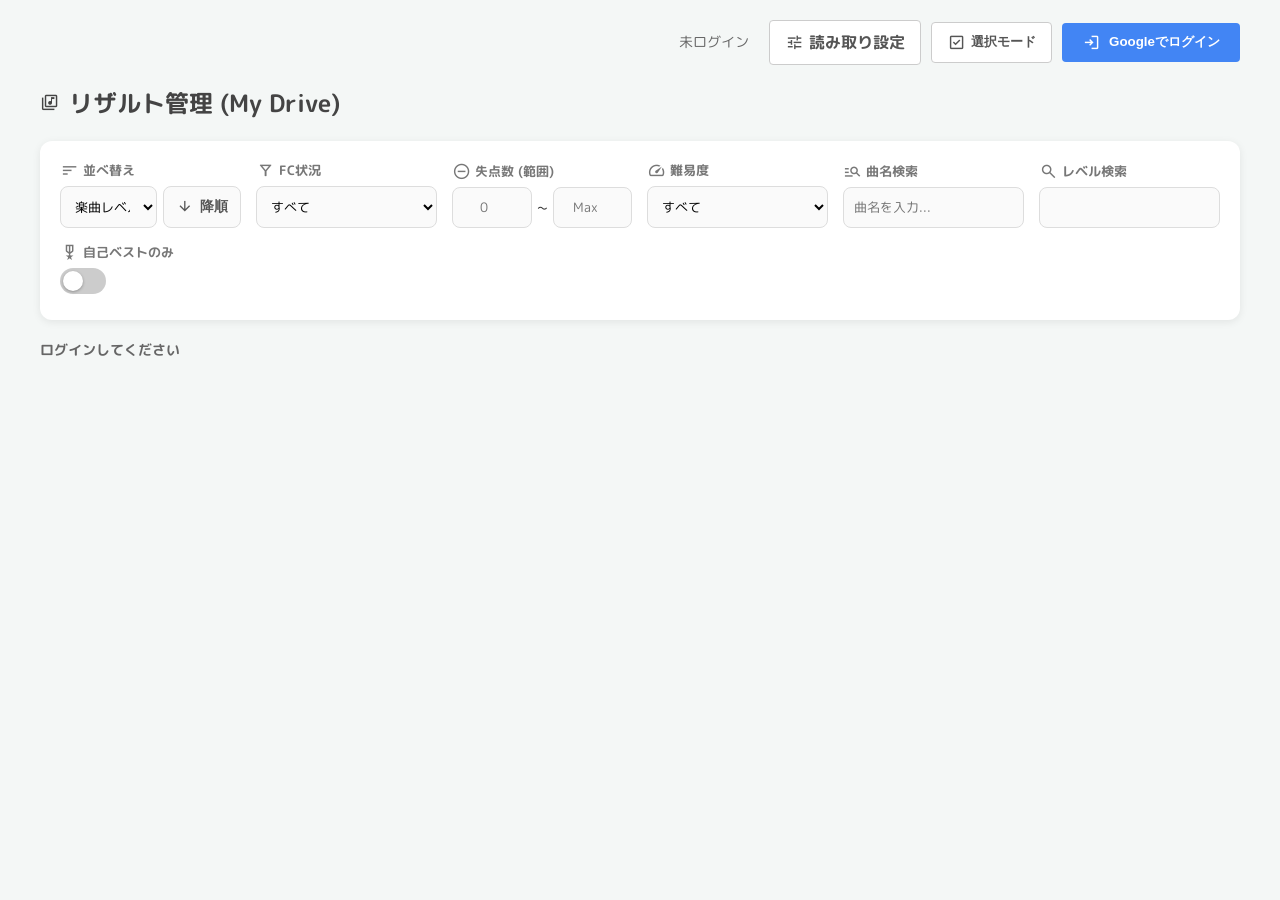
==== index.html @ 617ba9f9 "Add files via upload" ====
<!DOCTYPE html>
<html lang="ja">
  <head>
    <meta charset="utf-8">
    <meta name="viewport" content="width=device-width, initial-scale=1">
    <title>プロセカ リザルト管理</title>
    <link href="https://fonts.googleapis.com/css2?family=M+PLUS+Rounded+1c:wght@400;700&display=swap" rel="stylesheet">
    <link rel="stylesheet" href="https://fonts.googleapis.com/css2?family=Material+Symbols+Outlined:opsz,wght,FILL,GRAD@24,400,0,0" />
    <script src='https://cdn.jsdelivr.net/npm/tesseract.js@5/dist/tesseract.min.js'></script>

    <link rel="stylesheet" href="css/base.css">
    <link rel="stylesheet" href="css/modals.css">
  </head>
  <body>

    <div id="imageModal" class="modal" onclick="if(event.target === this) closeImageModal()">
      <span class="close-btn" onclick="closeImageModal()">&times;</span>
      <img class="modal-content-img" id="modalImg">
    </div>

    <div id="batchModal" class="modal" style="background-color: rgba(0,0,0,0.5);">
      <div class="modal-form-content">
        <div class="modal-header">
          <span id="batch-modal-title"><span class="material-symbols-outlined">cloud_upload</span> 画像アップロード・編集</span>
          <span style="cursor:pointer;" onclick="closeBatchModal()">&times;</span>
        </div>

        <div id="upload-initial" style="display: flex; flex: 1;">
            <div id="drop-zone" class="drop-zone" onclick="document.getElementById('up-file').click()">
            <span class="material-symbols-outlined" style="font-size: 64px; margin-bottom: 10px;">upload_file</span>
            <div style="font-size: 1.2rem; font-weight: bold;">クリックして画像を選択</div>
            <div style="font-size: 0.9rem; margin-top: 5px;">または画像をここにドラッグ＆ドロップ</div>
            <input type="file" id="up-file" accept="image/*" multiple style="display: none;">
            </div>
        </div>

        <div id="batch-workspace" class="split-container" style="display: none;">
            <div class="sidebar">
                <div class="sidebar-toolbar">
                    <button class="btn-analyze-all" onclick="analyzeAllInBatch()">
                        <span class="material-symbols-outlined">analytics</span> 一括解析 (すべて)
                    </button>
                </div>
                <div id="batch-sidebar-list" style="overflow-y:auto; flex:1;"></div>
            </div>

            <div class="main-area">
                <div id="batch-editor-container" class="editor-layout" style="display: none;">
                    <div class="preview-pane">
                        <img id="batch-preview-img" src="" crossorigin="anonymous">
                    </div>
                    <div class="form-pane">
                        <button type="button" class="btn-reanalyze" onclick="reanalyzeCurrentItem()">
                            <span class="material-symbols-outlined" style="font-size:1rem;">analytics</span> この画像を再解析
                        </button>

                        <div class="form-group">
                            <label>曲名</label>
                            <input type="text" id="up-title" style="width: 100%; box-sizing: border-box;" oninput="updateCurrentItem('title', this.value)">
                        </div>
                        <div style="display:flex; gap:10px;">
                            <div class="form-group" style="flex:1;">
                                <label>レベル</label>
                                <input type="number" id="up-level" style="width: 100%; box-sizing: border-box;" oninput="updateCurrentItem('level', this.value)">
                            </div>
                            <div class="form-group" style="flex:1;">
                                <label>難易度</label>
                                <select id="up-diff" style="width: 100%; box-sizing: border-box;" onchange="updateCurrentItem('diff', this.value)"></select>
                            </div>
                        </div>

                        <div class="form-group">
                            <label>判定内訳</label>
                            <div class="breakdown-group">
                                <div class="breakdown-item">
                                    <label style="color:#e0a700;">PERFECT</label>
                                    <input type="number" id="up-perfect" min="0" value="0" oninput="updateCurrentItem('perfect', this.value)">
                                </div>
                                <div class="breakdown-item">
                                    <label style="color:#ff8a65;">GREAT</label>
                                    <input type="number" id="up-great" min="0" value="0" oninput="updateCurrentItem('great', this.value)">
                                </div>
                                <div class="breakdown-item">
                                    <label style="color:#8ac5f7;">GOOD</label>
                                    <input type="number" id="up-good" min="0" value="0" oninput="updateCurrentItem('good', this.value)">
                                </div>
                                <div class="breakdown-item">
                                    <label style="color:#57c98a;">BAD</label>
                                    <input type="number" id="up-bad" min="0" value="0" oninput="updateCurrentItem('bad', this.value)">
                                </div>
                                <div class="breakdown-item">
                                    <label style="color:#999;">MISS</label>
                                    <input type="number" id="up-miss-detail" min="0" value="0" oninput="updateCurrentItem('missDetail', this.value)">
                                </div>
                            </div>
                            <div class="total-score">
                                総ミス数 (GOOD+BAD+MISS): <span id="up-total-miss" style="font-size:1.2rem; color:var(--accent-color);">0</span>
                            </div>
                        </div>

                        <div class="side-by-side-row">
                            <div class="form-group">
                                <label><span class="material-symbols-outlined" style="font-size:1rem;">bolt</span> コンボ数</label>
                                <input type="number" id="up-combo" min="0" value="0" style="width:100%; box-sizing:border-box;" oninput="updateCurrentItem('combo', this.value)">
                            </div>
                            <div class="form-group">
                                <label><span class="material-symbols-outlined" style="font-size:1rem;">smartphone</span> 機種プロファイル</label>
                                <select id="up-device" style="width:100%; box-sizing:border-box;" onchange="onDeviceProfileChange(this.value)"></select>
                            </div>
                        </div>
                    </div>
                </div>
                <div id="batch-empty-msg" style="margin:auto; color:#999; text-align:center;">
                    左のリストから画像を選択してください
                </div>
            </div>
        </div>

        <div class="modal-header" style="font-size: 0.9rem; padding: 10px 20px; background: #f8f9fa; border-top: 1px solid #eee; border-bottom: none; display:block;" id="batch-msg-area">
             <span id="batch-status-msg">待機中...</span>
        </div>

        <div class="form-actions">
          <button class="btn-cancel" onclick="closeBatchModal()">閉じる</button>
          <button class="btn-submit" id="btn-exec-batch" onclick="handleBatchExecution()" disabled>実行</button>
        </div>
      </div>
    </div>

    <div class="container">
      <div class="auth-section">
        <span id="auth-status">未ログイン</span>

        <a id="settings_link" class="btn-settings-link" href="settings.html" target="_blank" rel="noopener">
            <span class="material-symbols-outlined">tune</span> 読み取り設定
        </a>

        <button id="btn-select-mode" class="btn-mode" onclick="toggleSelectMode()">
            <span class="material-symbols-outlined">check_box</span> 選択モード
        </button>

        <button id="upload_button" class="btn-auth btn-upload" onclick="openBatchModal('upload')" style="display: none;">
          <span class="material-symbols-outlined">add_photo_alternate</span> アップロード
        </button>

        <button id="authorize_button" class="btn-auth" onclick="handleAuthClick()">
          <span class="material-symbols-outlined">login</span> Googleでログイン
        </button>
        <button id="signout_button" class="btn-auth btn-signout" onclick="handleSignoutClick()" style="display: none;">
          <span class="material-symbols-outlined">logout</span> ログアウト
        </button>
      </div>

      <div id="notification-area" class="notification-area"></div>

      <h2><span class="material-symbols-outlined">library_music</span> リザルト管理 (My Drive)</h2>

      <div class="controls">
        <div class="control-group">
          <label><span class="material-symbols-outlined">sort</span> 並べ替え</label>
          <div class="sort-controls-row">
            <select id="sort-mode">
              <option value="name">名前順</option>
              <option value="level">楽曲レベル順</option>
              <option value="miss">ミス数順</option>
              <option value="date">追加日順</option>
            </select>
            <button type="button" id="sort-direction-btn" class="btn-sort-direction"></button>
          </div>
        </div>

        <div class="control-group">
          <label><span class="material-symbols-outlined">filter_alt</span> FC状況</label>
          <select id="filter-fc" onchange="updateView()">
            <option value="all">すべて</option>
            <option value="fc">FC済み (FC-0)</option>
            <option value="unfc">未FC (失点あり)</option>
          </select>
        </div>

        <div class="control-group">
          <label><span class="material-symbols-outlined">remove_circle</span> 失点数 (範囲)</label>
          <div class="range-inputs">
            <input type="number" id="filter-miss-min" placeholder="0" min="0">
            <span>~</span>
            <input type="number" id="filter-miss-max" placeholder="Max" min="0">
          </div>
        </div>

        <div class="control-group">
          <label><span class="material-symbols-outlined">speed</span> 難易度</label>
          <select id="filter-diff" onchange="updateView()"></select>
        </div>

        <div class="control-group">
          <label><span class="material-symbols-outlined">manage_search</span> 曲名検索</label>
          <input type="text" id="filter-title" placeholder="曲名を入力...">
        </div>

        <div class="control-group">
          <label><span class="material-symbols-outlined">search</span> レベル検索</label>
          <input type="number" id="filter-level" placeholder="">
        </div>

        <div class="control-group">
          <label><span class="material-symbols-outlined">military_tech</span> 自己ベストのみ</label>
          <label class="switch">
            <input type="checkbox" id="filter-best-only">
            <span class="switch-slider"></span>
          </label>
        </div>
      </div>

      <div class="status-bar">
        <span id="result-count">ログインしてください</span>
      </div>

      <div id="load-progress-wrap" class="load-progress-wrap"><div id="load-progress-bar" class="load-progress-bar"></div></div>

      <div id="loader">
        <div class="spinner"></div>
        <div id="loader-text">データを読み込み中...</div>
      </div>

      <div id="grid" class="grid"></div>
    </div>

    <div id="batch-actions">
        <button class="btn-batch deselect" onclick="clearSelection()"><span class="material-symbols-outlined">close</span> 選択解除</button>
        <button class="btn-batch delete" onclick="batchDelete()"><span class="material-symbols-outlined">delete</span> 削除</button>
        <button class="btn-batch edit" onclick="batchEdit()"><span class="material-symbols-outlined">edit_note</span> 編集・解析</button>
        <div style="margin-left:auto; display:flex; align-items:center; color:#666;">
            <span id="selected-count">0</span> 件選択中
        </div>
    </div>

    <script async defer src="https://apis.google.com/js/api.js" onload="gapiLoaded()"></script>
    <script async defer src="https://accounts.google.com/gsi/client" onload="gisLoaded()"></script>

    <script src="js/config.js"></script>
    <script src="js/utils.js"></script>
    <script src="js/state.js"></script>
    <script src="js/device-profiles.js"></script>
    <script src="js/music-db.js"></script>
    <script src="js/drive-client.js"></script>
    <script src="js/drive-records.js"></script>
    <script src="js/personal-best.js"></script>
    <script src="js/ocr-analyzer.js"></script>
    <script src="js/auth.js"></script>
    <script src="js/selection-mode.js"></script>
    <script src="js/grid-view.js"></script>
    <script src="js/upload-editor.js"></script>
    <script src="js/main.js"></script>
  </body>
</html>
---- css/base.css ----
/*
 * base.css
 * -----------------------------------------------------------------------
 * ページ全体のレイアウト・フィルターコントロール・カードグリッドのスタイル。
 * 元のindex.htmlの<style>から移植し、以下を拡張しています。
 *   - 難易度タグの色は6色になったため、CSS上の固定クラスではなく
 *     JS側(config.js の getDiffColor)からインラインstyleで指定する方式に変更。
 *   - 並び替えモード+昇順/降順トグル、自己ベストのみスイッチ、
 *     ロード進捗バー、自己ベスト通知バナー、カードのコンボ数表示を追加。
 * -----------------------------------------------------------------------
 */

:root {
  --bg-color: #f4f7f6;
  --card-bg: #ffffff;
  --text-color: #333;
  --fc-color: #FF82FF;
  --accent-color: #AC3EE6; /* ローダーや総ミス数表示などの装飾用アクセント色(旧--diff-masterと同じ値を維持) */
  --sidebar-width: 200px;
  --active-color: #e8f0fe;
  --border-color: #ddd;
  --selected-border: #007bff;
}
body { font-family: 'M PLUS Rounded 1c', sans-serif; background-color: var(--bg-color); color: var(--text-color); margin: 0; padding: 20px; padding-bottom: 80px; }
.container { max-width: 1200px; margin: 0 auto; }
h2 { display: flex; align-items: center; gap: 10px; color: #444; }
.material-symbols-outlined { font-size: 1.2rem; vertical-align: sub; }

/* Auth Buttons & Top Controls */
.auth-section { text-align: right; margin-bottom: 20px; display: flex; justify-content: flex-end; align-items: center; gap: 10px; flex-wrap: wrap; }
.btn-auth {
  background-color: #4285f4; color: white; border: none; padding: 10px 20px;
  border-radius: 4px; cursor: pointer; font-weight: bold; display: inline-flex; align-items: center; gap: 8px;
}
.btn-auth:hover { background-color: #357ae8; }
.btn-signout { background-color: #dc3545; }
.btn-upload { background-color: #28a745; }

/* Mode Toggle Button Style */
.btn-mode {
  background-color: white; border: 1px solid #ccc; color: #555; padding: 10px 15px;
  border-radius: 4px; cursor: pointer; font-weight: bold; display: inline-flex; align-items: center; gap: 5px;
}
.btn-mode.active { background-color: #e8f0fe; color: #007bff; border-color: #007bff; }

/* Settings link (new) */
.btn-settings-link {
  background-color: white; border: 1px solid #ccc; color: #555; padding: 10px 15px;
  border-radius: 4px; cursor: pointer; font-weight: bold; display: inline-flex; align-items: center; gap: 5px;
  text-decoration: none;
}
.btn-settings-link:hover { background-color: #f0f0f0; }

#auth-status { margin-right: 10px; font-size: 0.9rem; color: #666; }

/* Controls */
.controls { background: white; padding: 20px; border-radius: 12px; box-shadow: 0 2px 8px rgba(0,0,0,0.08); margin-bottom: 20px; display: grid; grid-template-columns: repeat(auto-fit, minmax(160px, 1fr)); gap: 15px; align-items: end; }
.control-group { display: flex; flex-direction: column; min-width: 0; }
.control-group label { font-size: 0.8rem; font-weight: bold; color: #777; margin-bottom: 6px; display: flex; align-items: center; gap: 4px; }
select, input[type="number"], input[type="text"], input[type="file"] { padding: 10px; border: 1px solid var(--border-color); border-radius: 8px; font-family: inherit; background-color: #fafafa; min-width: 0; }

.range-inputs { display: flex; align-items: center; gap: 5px; }
.range-inputs input { width: 100%; min-width: 0; text-align: center; }

/* 並び替え: モード選択 + 昇順/降順トグルボタン */
.sort-controls-row { display: flex; flex-wrap: wrap; gap: 6px; }
.sort-controls-row select { flex: 1 1 90px; min-width: 0; }
.btn-sort-direction {
  display: flex; align-items: center; gap: 4px; padding: 10px 12px; border: 1px solid var(--border-color);
  border-radius: 8px; background: #fafafa; cursor: pointer; font-weight: bold; font-size: 0.85rem;
  white-space: nowrap; color: #555; flex-shrink: 0;
}
.btn-sort-direction:hover { background: #f0f0f0; border-color: #bbb; }
.btn-sort-direction .material-symbols-outlined { font-size: 1.1rem; vertical-align: middle; margin-right: 2px; }

/* 自己ベストのみ表示 トグルスイッチ */
.switch { position: relative; display: inline-block; width: 46px; height: 26px; flex-shrink: 0; }
.switch input { opacity: 0; width: 0; height: 0; }
.switch-slider { position: absolute; cursor: pointer; inset: 0; background-color: #ccc; transition: 0.2s; border-radius: 26px; }
.switch-slider::before { position: absolute; content: ""; height: 20px; width: 20px; left: 3px; bottom: 3px; background-color: white; transition: 0.2s; border-radius: 50%; box-shadow: 0 1px 3px rgba(0,0,0,0.3); }
.switch input:checked + .switch-slider { background-color: #28a745; }
.switch input:checked + .switch-slider::before { transform: translateX(20px); }

.status-bar { display: flex; justify-content: space-between; align-items: center; margin-bottom: 15px; font-size: 0.9rem; color: #666; font-weight: bold; flex-wrap: wrap; gap: 8px; }

/* 並び替え/絞り込み実行中のロード進捗バー */
.load-progress-wrap { display: none; height: 4px; background: #e6e6e6; border-radius: 2px; overflow: hidden; margin-bottom: 14px; }
.load-progress-bar { height: 100%; width: 0%; background: linear-gradient(90deg, #4285f4, #28a745); border-radius: 2px; transition: width 0.15s ease-out; }

/* 自己ベスト更新の通知バナー */
.notification-area { display: none; flex-direction: column; gap: 10px; margin-bottom: 20px; }
.best-notification {
  display: flex; align-items: center; gap: 12px; background: linear-gradient(135deg, #fff9e6, #fff3cd);
  border: 1px solid #ffe08a; border-radius: 10px; padding: 12px 16px; box-shadow: 0 2px 8px rgba(0,0,0,0.06);
  animation: best-pop 0.25s ease-out;
}
@keyframes best-pop { from { opacity: 0; transform: translateY(-6px); } to { opacity: 1; transform: translateY(0); } }
.best-notification-icon { font-size: 1.8rem !important; color: #e6a700; flex-shrink: 0; }
.best-notification-body { flex: 1; min-width: 0; }
.best-notification-title { font-weight: bold; color: #664d03; display: flex; align-items: center; gap: 8px; flex-wrap: wrap; word-break: break-word; }
.best-notification-diff { padding: 2px 8px; border-radius: 4px; color: white; font-size: 0.7rem; font-weight: bold; white-space: nowrap; flex-shrink: 0; }
.best-notification-detail { font-size: 0.85rem; color: #7a5c00; margin-top: 2px; }
.best-notification-close { background: none; border: none; font-size: 1.3rem; color: #a08030; cursor: pointer; padding: 4px 8px; flex-shrink: 0; line-height: 1; }
.best-notification-close:hover { color: #664d03; }

.grid { display: grid; grid-template-columns: repeat(auto-fill, minmax(240px, 1fr)); gap: 20px; }

/* Card */
.card { background: var(--card-bg); border-radius: 12px; overflow: hidden; box-shadow: 0 2px 5px rgba(0,0,0,0.05); transition: transform 0.2s, box-shadow 0.2s; display: flex; flex-direction: column; border: 2px solid transparent; position: relative; cursor: pointer; }
.card:hover { transform: translateY(-3px); box-shadow: 0 8px 15px rgba(0,0,0,0.1); }
.card.is-fc { border-color: var(--fc-color); }

/* Selection Mode Styles */
.card.selected { border-color: var(--selected-border); background-color: #f0f7ff; transform: scale(0.98); }
.card.selected::after { content: "check_circle"; font-family: 'Material Symbols Outlined'; position: absolute; top: 10px; right: 10px; font-size: 24px; color: var(--selected-border); z-index: 20; background: white; border-radius: 50%; }

.card-img-container { width: 100%; height: 140px; background-color: #e0e2e5; overflow: hidden; position: relative; display: flex; justify-content: center; align-items: center; }
.card-img { width: 100%; height: 100%; object-fit: contain; opacity: 0; transition: opacity 0.3s ease-in; position: relative; z-index: 2; }
.img-loader-spinner { position: absolute; width: 24px; height: 24px; border: 3px solid #ddd; border-top: 3px solid #999; border-radius: 50%; animation: spin 1s linear infinite; z-index: 1; }

.fc-badge { position: absolute; top: 8px; right: 8px; background: var(--fc-color); color: white; padding: 4px 10px; border-radius: 20px; font-weight: bold; font-size: 0.75rem; box-shadow: 0 2px 4px rgba(0,0,0,0.2); display: flex; align-items: center; gap: 4px; z-index: 3; white-space: nowrap; }

/* Overlay Actions (Edit/Delete) */
.card-overlay-actions { position: absolute; bottom: 8px; right: 8px; display: flex; gap: 6px; z-index: 10; opacity: 0; transition: opacity 0.2s; }
.card:hover .card-overlay-actions { opacity: 1; }
.card.select-mode-active .card-overlay-actions { display: none !important; } /* Hide in select mode */

.btn-overlay { width: 32px; height: 32px; border-radius: 50%; background: rgba(255, 255, 255, 0.95); border: 1px solid #ddd; display: flex; justify-content: center; align-items: center; cursor: pointer; box-shadow: 0 2px 5px rgba(0,0,0,0.2); color: #555; transition: all 0.2s; }
.btn-overlay:hover { transform: scale(1.1); color: #007bff; }
.btn-overlay.del:hover { color: #dc3545; background: #fff5f5; }

.card-body { padding: 12px; flex-grow: 1; display: flex; flex-direction: column; min-width: 0; }
.song-meta { display: flex; gap: 6px; margin-bottom: 8px; font-size: 0.75rem; flex-wrap: wrap; }
.tag { padding: 4px 8px; border-radius: 4px; font-weight: bold; color: white; letter-spacing: 0.5px; white-space: nowrap; }
.tag.lvl { background-color: #555; }
.song-title { font-weight: bold; font-size: 0.95rem; margin-bottom: 12px; line-height: 1.4; word-break: break-word; overflow-wrap: break-word; }
.score-info { font-size: 0.9rem; color: #666; display: flex; justify-content: space-between; align-items: center; border-top: 1px solid #f0f0f0; padding-top: 8px; margin-top: auto; gap: 8px; }
.score-info-label { display: flex; align-items: center; gap: 4px; white-space: nowrap; }
.miss-val { font-weight: bold; }
.miss-val.zero { color: var(--fc-color); }

/* コンボ数表示 (新規) */
.combo-info { font-size: 0.8rem; color: #888; display: flex; align-items: center; justify-content: space-between; gap: 8px; margin-top: 6px; padding-top: 6px; border-top: 1px dashed #eee; }
.combo-info-label { display: flex; align-items: center; gap: 4px; white-space: nowrap; }
.combo-val { font-weight: bold; color: #555; }

#loader { display: none; flex-direction: column; align-items: center; margin-top: 50px; color: #666; }
.spinner { width: 40px; height: 40px; border: 4px solid #eee; border-top: 4px solid var(--accent-color); border-radius: 50%; animation: spin 1s linear infinite; margin-bottom: 10px; }
@keyframes spin { 0% { transform: rotate(0deg); } 100% { transform: rotate(360deg); } }

.close-btn { position: absolute; top: 20px; right: 30px; color: #fff; font-size: 40px; font-weight: bold; cursor: pointer; z-index: 1001; transition: color 0.2s; }
.close-btn:hover { color: var(--fc-color); }
---- css/modals.css ----
/*
 * modals.css
 * -----------------------------------------------------------------------
 * 画像モーダル・一括アップロード/編集モーダルのスタイル。
 * 元のindex.htmlから移植し、判定内訳を3項目→5項目(PERFECT/GREAT/GOOD/BAD/MISS)に拡張、
 * コンボ数入力・機種プロファイル選択を追加しています。
 * -----------------------------------------------------------------------
 */

/* Modals */
.modal { display: none; position: fixed; z-index: 1000; left: 0; top: 0; width: 100%; height: 100%; overflow: hidden; background-color: rgba(0,0,0,0.85); backdrop-filter: blur(5px); justify-content: center; align-items: center; }
.modal-content-img { max-width: 90%; max-height: 90%; border-radius: 8px; box-shadow: 0 5px 15px rgba(0,0,0,0.5); object-fit: contain; }

/* Generic Batch/Edit Modal */
.modal-form-content { background-color: #fff; border-radius: 12px; width: 95%; max-width: 1000px; height: 85vh; box-shadow: 0 5px 15px rgba(0,0,0,0.3); display: flex; flex-direction: column; overflow: hidden; position: relative; }
.modal-header { padding: 15px 20px; border-bottom: 1px solid #eee; font-weight: bold; font-size: 1.2rem; display: flex; justify-content: space-between; align-items: center; flex-shrink: 0; background: #fff; gap: 10px; }
.modal-header > span:first-child { display: flex; align-items: center; gap: 8px; min-width: 0; overflow: hidden; text-overflow: ellipsis; white-space: nowrap; }

/* Split View Layout */
.split-container { display: flex; flex: 1; overflow: hidden; }
.sidebar { width: 250px; border-right: 1px solid #eee; overflow-y: auto; background-color: #f8f9fa; display: flex; flex-direction: column; flex-shrink: 0; }

.sidebar-toolbar { padding: 10px; border-bottom: 1px solid #ddd; background: #fff; display: flex; justify-content: center; }
.btn-analyze-all { width: 100%; font-size: 0.8rem; padding: 8px; background: #17a2b8; color: white; border: none; border-radius: 4px; cursor: pointer; display: flex; align-items: center; justify-content: center; gap: 5px; font-weight: bold; }
.btn-analyze-all:hover { background: #138496; }

.sidebar-item { padding: 10px; border-bottom: 1px solid #eee; cursor: pointer; display: flex; align-items: center; gap: 10px; transition: background 0.2s; position: relative; }
.sidebar-item:hover { background-color: #eee; }
.sidebar-item.active { background-color: var(--active-color); border-left: 4px solid #007bff; }
.sidebar-thumb { width: 50px; height: 50px; object-fit: cover; border-radius: 4px; background: #ddd; flex-shrink: 0; }
.sidebar-info { overflow: hidden; font-size: 0.8rem; flex-grow: 1; min-width: 0; }
.sidebar-title { font-weight: bold; white-space: nowrap; overflow: hidden; text-overflow: ellipsis; }
.sidebar-status { font-size: 0.75rem; color: #666; display: flex; justify-content: space-between; align-items: center; }
.btn-remove-side { border: none; background: none; color: #999; cursor: pointer; padding: 5px; flex-shrink: 0; }
.btn-remove-side:hover { color: #dc3545; }

.main-area { flex: 1; overflow-y: auto; padding: 20px; display: flex; flex-direction: column; gap: 20px; }
.editor-layout { display: flex; flex-wrap: wrap; gap: 20px; height: 100%; }
.preview-pane { flex: 1; min-width: 300px; background: #000; display: flex; justify-content: center; align-items: center; border-radius: 8px; overflow: hidden; position: relative; max-height: 500px; }
.preview-pane img { max-width: 100%; max-height: 100%; object-fit: contain; }
.form-pane { flex: 1; min-width: 300px; display: flex; flex-direction: column; gap: 15px; position: relative; }

.form-group { margin-bottom: 5px; min-width: 0; }
.form-group label { display: block; margin-bottom: 5px; font-weight: bold; font-size: 0.85rem; color: #555; }

/* 判定内訳: PERFECT / GREAT / GOOD / BAD / MISS の5項目。狭い画面では折り返す。 */
.breakdown-group { display: flex; flex-wrap: wrap; gap: 8px; background: #f0f2f5; padding: 10px; border-radius: 8px; }
.breakdown-item { flex: 1 1 55px; min-width: 55px; text-align: center; }
.breakdown-item label { font-size: 0.72rem; margin-bottom: 2px; display: block; white-space: nowrap; overflow: hidden; text-overflow: ellipsis; }
.breakdown-item input { width: 100%; text-align: center; font-weight: bold; box-sizing: border-box; padding: 8px 4px; }
.total-score { text-align: right; font-weight: bold; margin-top: 5px; font-size: 0.9rem; color: #333; }

/* コンボ数・機種プロファイル (新規) */
.side-by-side-row { display: flex; gap: 10px; flex-wrap: wrap; }
.side-by-side-row .form-group { flex: 1; min-width: 140px; }

.form-actions { padding: 15px 20px; border-top: 1px solid #eee; display: flex; justify-content: flex-end; gap: 10px; background: #fff; flex-shrink: 0; }
.btn-cancel { background-color: #6c757d; color: white; border: none; padding: 10px 20px; border-radius: 6px; cursor: pointer; }
.btn-submit { background-color: #28a745; color: white; border: none; padding: 10px 20px; border-radius: 6px; cursor: pointer; font-weight: bold; }
.btn-submit:disabled { background-color: #ccc; cursor: not-allowed; }

.btn-reanalyze { background-color: #007bff; color: white; border: none; padding: 8px 12px; border-radius: 6px; cursor: pointer; font-size: 0.85rem; display: inline-flex; align-items: center; gap: 5px; align-self: flex-start; margin-bottom: 10px; }
.btn-reanalyze:hover { background-color: #0056b3; }

/* Drop Zone */
.drop-zone { border: 2px dashed #ccc; border-radius: 8px; padding: 40px; text-align: center; color: #777; transition: all 0.2s; cursor: pointer; background-color: #fcfcfc; margin: 20px; flex: 1; display: flex; flex-direction: column; justify-content: center; align-items: center; }
.drop-zone:hover, .drop-zone.dragover { border-color: #007bff; background-color: #f0f7ff; color: #007bff; }

.upload-status { font-weight: bold; font-size: 0.75rem; padding: 2px 6px; border-radius: 4px; display: inline-block; white-space: nowrap; }
.upload-status.processing { background-color: #e2f0ff; color: #007bff; }
.upload-status.done { background-color: #d4edda; color: #155724; }
.upload-status.error { background-color: #f8d7da; color: #721c24; }
.upload-status.pending { background-color: #eee; color: #777; }

/* Batch Selection Bar */
#batch-actions { position: fixed; bottom: 0; left: 0; width: 100%; background: white; border-top: 1px solid #ddd; padding: 15px 20px; box-shadow: 0 -2px 10px rgba(0,0,0,0.1); display: none; justify-content: center; gap: 15px; z-index: 900; box-sizing: border-box; flex-wrap: wrap; }
.btn-batch { padding: 10px 20px; border-radius: 6px; border: none; font-weight: bold; cursor: pointer; display: flex; align-items: center; gap: 5px; color: white; white-space: nowrap; }
.btn-batch.delete { background-color: #dc3545; }
.btn-batch.edit { background-color: #007bff; }
.btn-batch.deselect { background-color: #6c757d; }
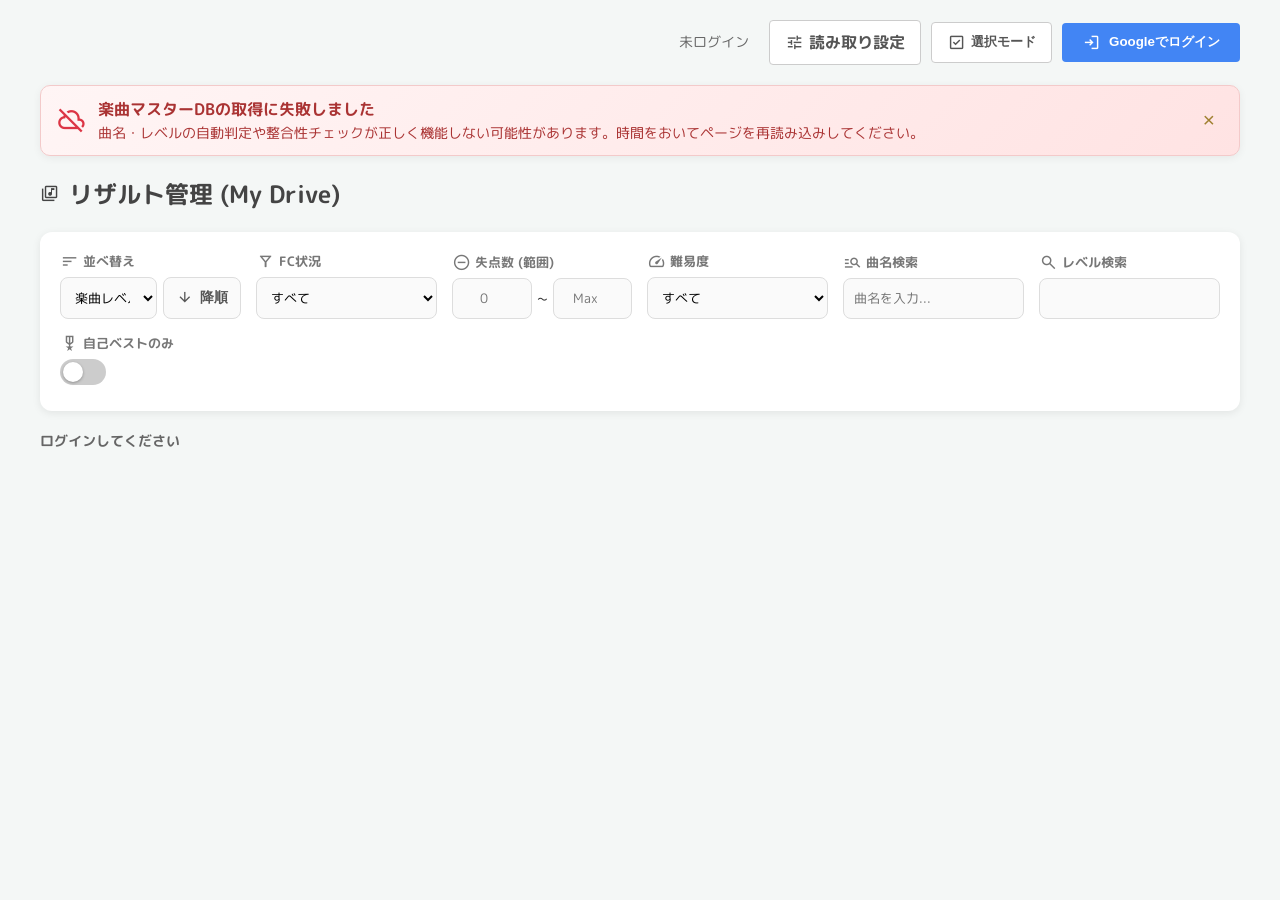
==== commit 80c2f77f: "Add files via upload" ====
--- a/index.html
+++ b/index.html
@@ -10,12 +10,24 @@
 
     <link rel="stylesheet" href="css/base.css">
     <link rel="stylesheet" href="css/modals.css">
+    <link rel="stylesheet" href="css/settings.css">
+    <link rel="stylesheet" href="css/analysis.css">
   </head>
   <body>
 
     <div id="imageModal" class="modal" onclick="if(event.target === this) closeImageModal()">
       <span class="close-btn" onclick="closeImageModal()">&times;</span>
       <img class="modal-content-img" id="modalImg">
+    </div>
+
+    <div id="logModal" class="modal" style="background-color: rgba(0,0,0,0.6); z-index: 1050;">
+      <div class="modal-form-content log-modal-content">
+        <div class="modal-header">
+          <span><span class="material-symbols-outlined">manage_search</span> 実測ログ</span>
+          <span style="cursor:pointer;" onclick="closeLogModal()">&times;</span>
+        </div>
+        <div id="log-modal-body" class="log-modal-body"></div>
+      </div>
     </div>
 
     <div id="batchModal" class="modal" style="background-color: rgba(0,0,0,0.5);">
@@ -50,13 +62,21 @@
                         <img id="batch-preview-img" src="" crossorigin="anonymous">
                     </div>
                     <div class="form-pane">
-                        <button type="button" class="btn-reanalyze" onclick="reanalyzeCurrentItem()">
-                            <span class="material-symbols-outlined" style="font-size:1rem;">analytics</span> この画像を再解析
-                        </button>
+                        <div class="form-pane-toolbar">
+                            <button type="button" class="btn-reanalyze" onclick="reanalyzeCurrentItem()">
+                                <span class="material-symbols-outlined" style="font-size:1rem;">analytics</span> この画像を再解析
+                            </button>
+                            <button type="button" class="btn-view-log" onclick="openAnalysisLog(activeItemId)">
+                                <span class="material-symbols-outlined" style="font-size:1rem;">manage_search</span> 実測ログを見る
+                            </button>
+                        </div>
+
+                        <div id="up-warnings" class="analysis-warnings"></div>
 
                         <div class="form-group">
                             <label>曲名</label>
                             <input type="text" id="up-title" style="width: 100%; box-sizing: border-box;" oninput="updateCurrentItem('title', this.value)">
+                            <div id="up-candidates" class="analysis-candidates"></div>
                         </div>
                         <div style="display:flex; gap:10px;">
                             <div class="form-group" style="flex:1;">
@@ -96,6 +116,7 @@
                             <div class="total-score">
                                 総ミス数 (GOOD+BAD+MISS): <span id="up-total-miss" style="font-size:1.2rem; color:var(--accent-color);">0</span>
                             </div>
+                            <div id="up-total-notes-info" class="total-notes-info"></div>
                         </div>
 
                         <div class="side-by-side-row">
@@ -127,13 +148,98 @@
       </div>
     </div>
 
+    <div id="settingsModal" class="modal" style="background-color: rgba(0,0,0,0.5);">
+      <div class="modal-form-content settings-modal-content">
+        <div class="modal-header">
+          <span><span class="material-symbols-outlined">tune</span> 読み取り設定</span>
+          <span style="cursor:pointer;" onclick="closeSettingsModal()">&times;</span>
+        </div>
+
+        <div class="settings-modal-body">
+          <div class="settings-intro">
+            リザルト画像から「難易度」「レベル」「曲名」「判定内訳」「コンボ数」を読み取る範囲を、機種(画面の解像度・比率)ごとに保存できます。
+            <ul>
+              <li>右上からその機種のスクリーンショットを1枚選択すると、範囲を画像に重ねて確認しながら調整できます。</li>
+              <li>範囲はドラッグでの移動・四隅と辺のハンドルでのサイズ変更、または右側の座標数値入力のどちらからでも変更できます(相互に反映されます)。</li>
+              <li>アップロード時は画像の解像度・比率から最も近いプロファイルが自動的に選ばれますが、アップロード画面でも手動で切り替えられます。</li>
+              <li>二値化(文字と背景の判定)は基本的に自動判定で問題ありませんが、うまく読み取れない場合は各範囲タブの「二値化」欄で固定できます。実際にどう二値化されたかは、編集画面の「実測ログを見る」から確認できます。</li>
+            </ul>
+          </div>
+
+          <div class="settings-layout">
+            <aside class="profile-sidebar">
+              <h3><span class="material-symbols-outlined">smartphone</span> 機種プロファイル</h3>
+              <div id="profile-list" class="profile-list"></div>
+              <button type="button" id="btn-new-profile" class="btn btn-primary full-width">
+                <span class="material-symbols-outlined" style="font-size:1rem;">add</span> 新規プロファイル
+              </button>
+              <hr>
+              <button type="button" id="btn-export-profiles" class="btn btn-text full-width">
+                <span class="material-symbols-outlined" style="font-size:1rem;">download</span> エクスポート (JSON)
+              </button>
+              <button type="button" id="btn-import-profiles" class="btn btn-text full-width">
+                <span class="material-symbols-outlined" style="font-size:1rem;">upload</span> インポート (JSON)
+              </button>
+              <input type="file" id="import-file-input" accept="application/json" style="display:none;">
+            </aside>
+
+            <main class="editor-main">
+              <div class="editor-toolbar">
+                <input type="text" id="profile-name-input" placeholder="機種名 (例: iPhone13, GalaxyS23 など)">
+                <label class="btn btn-secondary file-label">
+                  <span class="material-symbols-outlined" style="font-size:1rem;">image</span> サンプル画像を選択
+                  <input type="file" id="sample-image-input" accept="image/*" style="display:none;">
+                </label>
+                <button type="button" id="btn-save-profile" class="btn btn-primary">
+                  <span class="material-symbols-outlined" style="font-size:1rem;">save</span> この設定を保存
+                </button>
+                <button type="button" id="btn-delete-profile" class="btn btn-danger">
+                  <span class="material-symbols-outlined" style="font-size:1rem;">delete</span> 削除
+                </button>
+              </div>
+
+              <div class="region-tabs" id="region-tabs"></div>
+
+              <div class="editor-body">
+                <div id="image-editor-container" class="image-editor-container">
+                  <div id="no-image-placeholder" class="no-image-placeholder">サンプル画像を選択してください</div>
+                  <img id="sample-img" style="display:none;" alt="サンプル画像">
+                </div>
+
+                <div class="coordinate-panel">
+                  <h3 id="coord-panel-title">範囲の座標</h3>
+                  <p class="coord-panel-hint" id="coord-panel-hint"></p>
+                  <label>X (左端, px)
+                    <input type="number" id="coord-x" min="0">
+                  </label>
+                  <label>Y (上端, px)
+                    <input type="number" id="coord-y" min="0">
+                  </label>
+                  <label>幅 (px)
+                    <input type="number" id="coord-w" min="1">
+                  </label>
+                  <label>高さ (px)
+                    <input type="number" id="coord-h" min="1">
+                  </label>
+                  <label>二値化(文字色)
+                    <select id="coord-binarize"></select>
+                  </label>
+                  <p class="coord-hint">画像上の枠を直接ドラッグして移動、四隅・辺のハンドルをドラッグしてサイズ変更することもできます。</p>
+                </div>
+              </div>
+            </main>
+          </div>
+        </div>
+      </div>
+    </div>
+
     <div class="container">
       <div class="auth-section">
         <span id="auth-status">未ログイン</span>
 
-        <a id="settings_link" class="btn-settings-link" href="settings.html" target="_blank" rel="noopener">
+        <button type="button" id="settings_link" class="btn-settings-link" onclick="openSettingsModal()">
             <span class="material-symbols-outlined">tune</span> 読み取り設定
-        </a>
+        </button>
 
         <button id="btn-select-mode" class="btn-mode" onclick="toggleSelectMode()">
             <span class="material-symbols-outlined">check_box</span> 選択モード
@@ -242,14 +348,17 @@
     <script src="js/state.js"></script>
     <script src="js/device-profiles.js"></script>
     <script src="js/music-db.js"></script>
+    <script src="js/result-resolver.js"></script>
     <script src="js/drive-client.js"></script>
     <script src="js/drive-records.js"></script>
     <script src="js/personal-best.js"></script>
     <script src="js/ocr-analyzer.js"></script>
+    <script src="js/analysis-log.js"></script>
     <script src="js/auth.js"></script>
     <script src="js/selection-mode.js"></script>
     <script src="js/grid-view.js"></script>
     <script src="js/upload-editor.js"></script>
+    <script src="js/settings-page.js"></script>
     <script src="js/main.js"></script>
   </body>
 </html>
--- a/css/base.css
+++ b/css/base.css
@@ -43,11 +43,13 @@
 }
 .btn-mode.active { background-color: #e8f0fe; color: #007bff; border-color: #007bff; }
 
-/* Settings link (new) */
+/* Settings link (旧: <a target=_blank>による別ページ遷移。ページ遷移するとログイン状態が
+   失われるため、index.html内のモーダルを開く<button>に変更した。
+   font-family/font-sizeは、<a>と違いネイティブ<button>は既定でbodyから継承しないため明示している) */
 .btn-settings-link {
   background-color: white; border: 1px solid #ccc; color: #555; padding: 10px 15px;
   border-radius: 4px; cursor: pointer; font-weight: bold; display: inline-flex; align-items: center; gap: 5px;
-  text-decoration: none;
+  text-decoration: none; font-family: inherit; font-size: inherit;
 }
 .btn-settings-link:hover { background-color: #f0f0f0; }
 
--- a/css/settings.css
+++ b/css/settings.css
@@ -0,0 +1,118 @@
+/*
+ * settings.css
+ * -----------------------------------------------------------------------
+ * 「読み取り設定」モーダル(index.html内 #settingsModal)専用のスタイル。
+ * 機種プロファイルの一覧・読み取り範囲のビジュアルエディタ(ドラッグ&リサイズ)・
+ * 座標数値入力パネルのレイアウトを定義します。
+ * 以前は独立した settings.html 用でしたが、ページ遷移によるログイン切れを防ぐため
+ * index.html 内のモーダルに統合されました。ヘッダー(タイトル+閉じるボタン)は
+ * 他のモーダルと共通の .modal-header (modals.css) を再利用しています。
+ * -----------------------------------------------------------------------
+ */
+
+/* モーダル本体のサイズ調整。プロファイル一覧+エディタを横並びで収めるため、
+   汎用の .modal-form-content (modals.css) より横幅・高さを広めに取る。 */
+.settings-modal-content { max-width: 1300px; height: 90vh; }
+.settings-modal-body { flex: 1; overflow-y: auto; padding: 20px; background: var(--bg-color); box-sizing: border-box; }
+
+.settings-intro { background: white; padding: 16px 20px; border-radius: 12px; box-shadow: 0 2px 8px rgba(0,0,0,0.06); margin-bottom: 20px; font-size: 0.9rem; color: #555; line-height: 1.6; }
+.settings-intro ul { margin: 8px 0 0 0; padding-left: 20px; }
+
+.settings-layout { display: flex; gap: 20px; align-items: flex-start; flex-wrap: wrap; }
+
+/* --- 左: プロファイル一覧 --- */
+.profile-sidebar { width: 260px; flex-shrink: 0; background: white; border-radius: 12px; box-shadow: 0 2px 8px rgba(0,0,0,0.08); padding: 16px; box-sizing: border-box; }
+.profile-sidebar h3 { margin: 0 0 10px 0; font-size: 1rem; color: #444; display: flex; align-items: center; gap: 6px; }
+.profile-list { display: flex; flex-direction: column; gap: 6px; margin-bottom: 12px; max-height: 420px; overflow-y: auto; }
+.profile-list-item { padding: 10px 12px; border-radius: 8px; border: 1px solid var(--border-color); cursor: pointer; transition: background 0.15s, border-color 0.15s; min-width: 0; }
+.profile-list-item:hover { background-color: #f5f7fa; }
+.profile-list-item.active { background-color: var(--active-color); border-color: #007bff; }
+.profile-list-item-name { font-weight: bold; font-size: 0.9rem; white-space: nowrap; overflow: hidden; text-overflow: ellipsis; }
+.profile-list-item-meta { font-size: 0.75rem; color: #888; margin-top: 2px; }
+
+.btn { border: none; border-radius: 8px; padding: 10px 14px; font-weight: bold; cursor: pointer; font-family: inherit; font-size: 0.85rem; display: inline-flex; align-items: center; justify-content: center; gap: 6px; }
+.btn.full-width { width: 100%; box-sizing: border-box; margin-top: 6px; }
+.btn-primary { background-color: #28a745; color: white; }
+.btn-primary:hover { background-color: #218838; }
+.btn-secondary { background-color: #007bff; color: white; }
+.btn-secondary:hover { background-color: #0069d9; }
+.btn-danger { background-color: #dc3545; color: white; }
+.btn-danger:hover { background-color: #c82333; }
+.btn-danger:disabled { background-color: #eee; color: #aaa; cursor: not-allowed; }
+.btn-text { background: none; color: #555; border: 1px solid var(--border-color); }
+.btn-text:hover { background-color: #f0f0f0; }
+
+.profile-sidebar hr { border: none; border-top: 1px solid #eee; margin: 14px 0; }
+
+/* --- 右: エディタ本体 --- */
+.editor-main { flex: 1; min-width: 320px; background: white; border-radius: 12px; box-shadow: 0 2px 8px rgba(0,0,0,0.08); padding: 16px; box-sizing: border-box; display: flex; flex-direction: column; gap: 14px; }
+
+.editor-toolbar { display: flex; flex-wrap: wrap; gap: 10px; align-items: center; }
+.editor-toolbar input[type="text"] { flex: 1 1 180px; min-width: 120px; padding: 10px; border: 1px solid var(--border-color); border-radius: 8px; font-family: inherit; background-color: #fafafa; }
+.file-label { position: relative; overflow: hidden; }
+
+/* --- 範囲タブ --- */
+.region-tabs { display: flex; gap: 8px; flex-wrap: wrap; }
+.region-tab {
+  display: flex; align-items: center; gap: 6px; padding: 8px 14px; border-radius: 20px; border: 1px solid var(--border-color);
+  background: #fafafa; cursor: pointer; font-weight: bold; font-size: 0.85rem; color: #666; font-family: inherit;
+}
+.region-tab:hover { background: #f0f0f0; }
+.region-tab.active { background-color: #333; color: white; border-color: #333; }
+.region-tab-dot { width: 10px; height: 10px; border-radius: 50%; flex-shrink: 0; }
+
+/* --- エディタ本体レイアウト --- */
+.editor-body { display: flex; gap: 20px; flex-wrap: wrap; align-items: flex-start; }
+
+.image-editor-container {
+  position: relative; flex: 2 1 420px; min-width: 280px; background: #e9ecef; border-radius: 8px;
+  padding: 30px 4px 4px 4px; box-sizing: border-box; overflow: visible; user-select: none;
+}
+#sample-img { display: block; width: 100%; height: auto; border-radius: 4px; pointer-events: none; user-select: none; }
+.no-image-placeholder {
+  display: flex; align-items: center; justify-content: center; text-align: center; white-space: pre-line;
+  min-height: 260px; color: #888; font-size: 0.9rem; padding: 20px; box-sizing: border-box; line-height: 1.6;
+}
+
+/* --- 読み取り範囲ボックス --- */
+.region-box {
+  position: absolute; box-sizing: border-box; border: 2px solid var(--region-color, #007bff);
+  background-color: var(--region-color-bg, rgba(0,123,255,0.15)); touch-action: none; overflow: visible;
+  transition: opacity 0.15s;
+}
+.region-box.inactive-region { opacity: 0.35; pointer-events: none; z-index: 1; }
+.region-box.active-region { opacity: 1; pointer-events: auto; z-index: 6; cursor: move; }
+
+.region-box-label {
+  position: absolute; top: 2px; left: 2px; color: white; font-size: 0.7rem; font-weight: bold;
+  padding: 2px 6px; border-radius: 4px; white-space: nowrap; pointer-events: none; box-shadow: 0 1px 3px rgba(0,0,0,0.3);
+}
+
+.region-handle {
+  position: absolute; width: 12px; height: 12px; background: white; border: 2px solid var(--region-color, #007bff);
+  border-radius: 50%; box-sizing: border-box; touch-action: none; z-index: 7;
+}
+.region-box.inactive-region .region-handle { display: none; }
+
+.handle-nw { top: -6px; left: -6px; cursor: nwse-resize; }
+.handle-n  { top: -6px; left: 50%; transform: translateX(-50%); cursor: ns-resize; }
+.handle-ne { top: -6px; right: -6px; cursor: nesw-resize; }
+.handle-w  { top: 50%; left: -6px; transform: translateY(-50%); cursor: ew-resize; }
+.handle-e  { top: 50%; right: -6px; transform: translateY(-50%); cursor: ew-resize; }
+.handle-sw { bottom: -6px; left: -6px; cursor: nesw-resize; }
+.handle-s  { bottom: -6px; left: 50%; transform: translateX(-50%); cursor: ns-resize; }
+.handle-se { bottom: -6px; right: -6px; cursor: nwse-resize; }
+
+/* --- 座標数値パネル --- */
+.coordinate-panel { flex: 1 1 220px; min-width: 200px; background: #f8f9fa; border-radius: 8px; padding: 16px; box-sizing: border-box; }
+.coordinate-panel h3 { margin: 0 0 4px 0; font-size: 0.95rem; color: #333; }
+.coord-panel-hint { margin: 0 0 12px 0; font-size: 0.75rem; color: #888; }
+.coordinate-panel label { display: block; font-size: 0.78rem; font-weight: bold; color: #666; margin-bottom: 10px; }
+.coordinate-panel input[type="number"] { width: 100%; box-sizing: border-box; margin-top: 4px; padding: 8px; border: 1px solid var(--border-color); border-radius: 6px; font-family: inherit; }
+.coordinate-panel select { width: 100%; box-sizing: border-box; margin-top: 4px; padding: 8px; border: 1px solid var(--border-color); border-radius: 6px; font-family: inherit; background-color: #fff; }
+.coord-hint { font-size: 0.78rem; color: #888; line-height: 1.5; margin-top: 4px; }
+
+@media (max-width: 720px) {
+  .settings-layout { flex-direction: column; }
+  .profile-sidebar { width: 100%; }
+}
--- a/css/analysis.css
+++ b/css/analysis.css
@@ -0,0 +1,84 @@
+/*
+ * analysis.css
+ * -----------------------------------------------------------------------
+ * 「実測ログ」モーダルと、編集フォーム内の警告・候補表示のスタイル。
+ *   - #logModal 内: 項目ごとの切り出し座標・二値化後の画像・OCR生テキストの一覧表示
+ *   - 編集フォーム内: 警告/注記バナー・候補チップ・総ノーツ数の整合性表示
+ *   - サイドバーの各カードに出す「要確認」バッジ
+ * -----------------------------------------------------------------------
+ */
+
+/* --- ログモーダル本体 --- */
+.log-modal-content { max-width: 900px; height: 88vh; }
+.log-modal-body { flex: 1; overflow-y: auto; padding: 20px; background: var(--bg-color); box-sizing: border-box; }
+
+.log-summary { background: white; border-radius: 10px; box-shadow: 0 2px 8px rgba(0,0,0,0.06); padding: 14px 16px; margin-bottom: 14px; }
+.log-summary-row { display: flex; justify-content: space-between; gap: 10px; font-size: 0.85rem; padding: 4px 0; border-bottom: 1px dashed #eee; }
+.log-summary-row:last-child { border-bottom: none; }
+.log-summary-label { color: #777; font-weight: bold; flex-shrink: 0; }
+
+.log-messages { display: flex; flex-direction: column; gap: 6px; margin-bottom: 14px; }
+.log-message-item { display: flex; align-items: flex-start; gap: 8px; padding: 10px 12px; border-radius: 8px; font-size: 0.85rem; line-height: 1.5; background: #fff5f5; color: #a33; border: 1px solid #f3caca; }
+.log-message-item .material-symbols-outlined { font-size: 1.1rem; flex-shrink: 0; margin-top: 1px; }
+.log-message-item.is-note { background: #f0f6ff; color: #34619c; border-color: #cadcf5; }
+
+.log-candidates { margin-bottom: 16px; }
+.log-candidates h4 { margin: 0 0 8px 0; font-size: 0.9rem; color: #444; }
+.log-candidate-list { display: flex; flex-wrap: wrap; gap: 8px; }
+.log-candidate-chip {
+  display: flex; flex-direction: column; align-items: flex-start; gap: 2px; padding: 8px 12px;
+  border-radius: 8px; border: 1px solid var(--border-color); background: white; cursor: pointer;
+  font-family: inherit; text-align: left; transition: border-color 0.15s, background 0.15s;
+}
+.log-candidate-chip:hover { border-color: #007bff; background: #f5f9ff; }
+.log-candidate-chip.primary { border-color: #28a745; background: #f3fbf5; }
+.log-candidate-title { font-weight: bold; font-size: 0.85rem; color: #333; }
+.log-candidate-meta { font-size: 0.72rem; color: #888; }
+
+.log-fields { display: flex; flex-direction: column; gap: 12px; }
+.log-field-card { background: white; border-radius: 10px; box-shadow: 0 2px 8px rgba(0,0,0,0.06); overflow: hidden; }
+.log-field-header { display: flex; align-items: center; gap: 8px; padding: 10px 14px; background: #fafafa; border-bottom: 1px solid #eee; flex-wrap: wrap; }
+.log-field-dot { width: 10px; height: 10px; border-radius: 50%; flex-shrink: 0; }
+.log-field-label { font-weight: bold; font-size: 0.85rem; color: #333; }
+.log-field-coords { font-size: 0.72rem; color: #999; margin-left: auto; }
+.log-field-confidence { font-size: 0.72rem; color: #888; background: #eee; padding: 2px 8px; border-radius: 10px; white-space: nowrap; }
+
+.log-field-body { display: flex; gap: 14px; padding: 14px; flex-wrap: wrap; align-items: flex-start; }
+.log-field-image { max-width: 260px; max-height: 130px; width: auto; height: auto; border: 1px solid var(--border-color); border-radius: 6px; background: repeating-conic-gradient(#f2f2f2 0% 25%, #fff 0% 50%) 0 0 / 14px 14px; object-fit: contain; }
+.log-field-text { flex: 1; min-width: 200px; display: flex; flex-direction: column; gap: 8px; }
+.log-field-text-row span { display: block; font-size: 0.7rem; color: #999; font-weight: bold; margin-bottom: 2px; }
+.log-field-text-row code { display: block; font-size: 0.8rem; background: #f4f4f4; padding: 6px 8px; border-radius: 6px; word-break: break-all; white-space: pre-wrap; color: #333; }
+
+/* --- 編集フォーム内: ツールバー・警告・候補・総ノーツ数 --- */
+.form-pane-toolbar { display: flex; gap: 8px; flex-wrap: wrap; }
+.btn-view-log { background-color: #6c4fd6; color: white; border: none; padding: 8px 12px; border-radius: 6px; cursor: pointer; font-size: 0.85rem; display: inline-flex; align-items: center; gap: 5px; }
+.btn-view-log:hover { background-color: #5a3fc0; }
+
+.analysis-warnings { display: none; flex-direction: column; gap: 6px; }
+.analysis-warning-item { display: flex; align-items: flex-start; gap: 6px; padding: 8px 10px; border-radius: 8px; font-size: 0.78rem; line-height: 1.45; background: #fff5f5; color: #a33; border: 1px solid #f3caca; }
+.analysis-warning-item .material-symbols-outlined { font-size: 1rem; flex-shrink: 0; margin-top: 1px; }
+.analysis-warning-item.is-note { background: #f0f6ff; color: #34619c; border-color: #cadcf5; }
+
+.analysis-candidates { display: flex; flex-wrap: wrap; gap: 6px; align-items: center; margin-top: 6px; }
+.analysis-candidates-label { font-size: 0.75rem; color: #888; width: 100%; }
+.analysis-candidates .log-candidate-chip { padding: 5px 10px; }
+.analysis-candidates .log-candidate-title,
+.analysis-candidates .log-candidate-meta { display: inline; }
+.analysis-candidates .log-candidate-chip { flex-direction: row; gap: 6px; align-items: baseline; }
+
+.total-notes-info { font-size: 0.78rem; color: #666; margin-top: 6px; text-align: right; }
+.total-notes-info .match { color: #28a745; }
+.total-notes-info .mismatch { color: #dc3545; font-weight: bold; }
+
+/* コンボ数が総ノーツ数を超えている場合の警告ハイライト */
+#up-combo.field-warning { border-color: #dc3545 !important; background-color: #fff5f5; }
+
+/* --- 楽曲マスターDB取得失敗時などの警告バナー (base.css の .best-notification の色違い) --- */
+.best-notification.is-error { background: linear-gradient(135deg, #fff5f5, #ffe3e3); border-color: #f3caca; }
+.best-notification.is-error .best-notification-icon { color: #dc3545; }
+.best-notification.is-error .best-notification-title { color: #a33; }
+.best-notification.is-error .best-notification-detail { color: #a33; }
+
+/* --- サイドバーの「要確認」バッジ --- */
+.sidebar-warn-badge { display: none; align-items: center; color: #dc3545; }
+.sidebar-warn-badge .material-symbols-outlined { font-size: 1rem; }
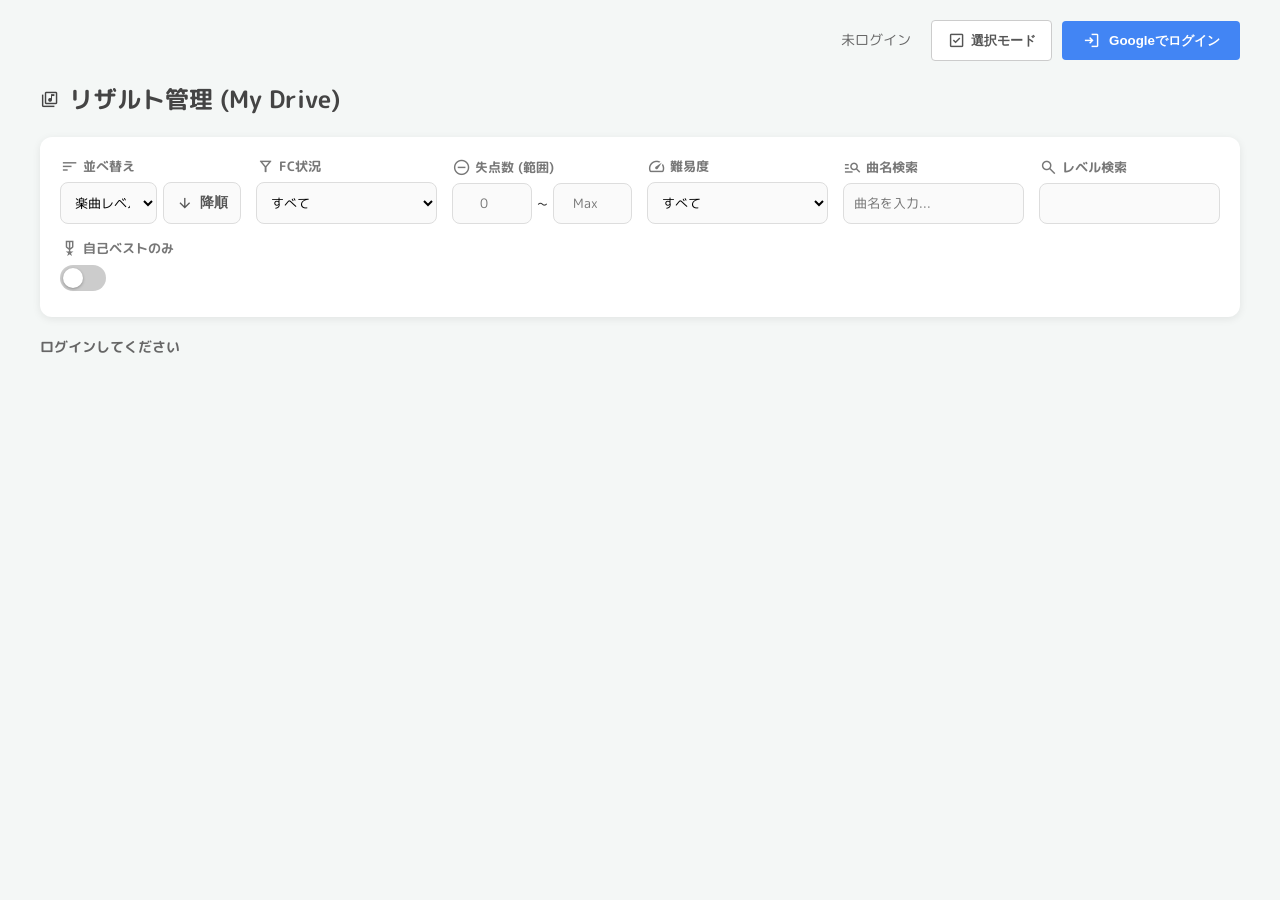
==== commit 2d3acfba: "Add files via upload" ====
--- a/index.html
+++ b/index.html
@@ -11,23 +11,14 @@
     <link rel="stylesheet" href="css/base.css">
     <link rel="stylesheet" href="css/modals.css">
     <link rel="stylesheet" href="css/settings.css">
-    <link rel="stylesheet" href="css/analysis.css">
+    <link rel="stylesheet" href="css/debug-log.css">
+    <link rel="stylesheet" href="css/autocomplete.css">
   </head>
   <body>
 
     <div id="imageModal" class="modal" onclick="if(event.target === this) closeImageModal()">
       <span class="close-btn" onclick="closeImageModal()">&times;</span>
       <img class="modal-content-img" id="modalImg">
-    </div>
-
-    <div id="logModal" class="modal" style="background-color: rgba(0,0,0,0.6); z-index: 1050;">
-      <div class="modal-form-content log-modal-content">
-        <div class="modal-header">
-          <span><span class="material-symbols-outlined">manage_search</span> 実測ログ</span>
-          <span style="cursor:pointer;" onclick="closeLogModal()">&times;</span>
-        </div>
-        <div id="log-modal-body" class="log-modal-body"></div>
-      </div>
     </div>
 
     <div id="batchModal" class="modal" style="background-color: rgba(0,0,0,0.5);">
@@ -59,24 +50,27 @@
             <div class="main-area">
                 <div id="batch-editor-container" class="editor-layout" style="display: none;">
                     <div class="preview-pane">
-                        <img id="batch-preview-img" src="" crossorigin="anonymous">
+                        <img id="batch-preview-img" src="">
+                        <div id="batch-preview-loading" class="preview-loading-overlay" style="display:none;">
+                            <div class="spinner"></div>
+                            <div>画像を取得中...</div>
+                        </div>
                     </div>
                     <div class="form-pane">
-                        <div class="form-pane-toolbar">
+                        <div style="display:flex; gap:8px; align-items:center; flex-wrap:wrap;">
                             <button type="button" class="btn-reanalyze" onclick="reanalyzeCurrentItem()">
                                 <span class="material-symbols-outlined" style="font-size:1rem;">analytics</span> この画像を再解析
                             </button>
-                            <button type="button" class="btn-view-log" onclick="openAnalysisLog(activeItemId)">
+                            <button type="button" id="btn-view-log" class="btn-view-log" onclick="openDebugLogModal(activeItemId)" disabled>
                                 <span class="material-symbols-outlined" style="font-size:1rem;">manage_search</span> 実測ログを見る
                             </button>
                         </div>
 
-                        <div id="up-warnings" class="analysis-warnings"></div>
+                        <div id="form-warnings-banner" class="form-warnings-banner" style="display:none;"></div>
 
                         <div class="form-group">
                             <label>曲名</label>
                             <input type="text" id="up-title" style="width: 100%; box-sizing: border-box;" oninput="updateCurrentItem('title', this.value)">
-                            <div id="up-candidates" class="analysis-candidates"></div>
                         </div>
                         <div style="display:flex; gap:10px;">
                             <div class="form-group" style="flex:1;">
@@ -116,7 +110,6 @@
                             <div class="total-score">
                                 総ミス数 (GOOD+BAD+MISS): <span id="up-total-miss" style="font-size:1.2rem; color:var(--accent-color);">0</span>
                             </div>
-                            <div id="up-total-notes-info" class="total-notes-info"></div>
                         </div>
 
                         <div class="side-by-side-row">
@@ -139,6 +132,7 @@
 
         <div class="modal-header" style="font-size: 0.9rem; padding: 10px 20px; background: #f8f9fa; border-top: 1px solid #eee; border-bottom: none; display:block;" id="batch-msg-area">
              <span id="batch-status-msg">待機中...</span>
+             <div id="batch-progress-wrap" class="batch-progress-wrap" style="display:none;"><div id="batch-progress-bar" class="batch-progress-bar"></div></div>
         </div>
 
         <div class="form-actions">
@@ -148,21 +142,50 @@
       </div>
     </div>
 
+    <!-- 矛盾/警告が残ったままアップロード・保存しようとした際の確認モーダル -->
+    <div id="confirmWarningsModal" class="modal" style="background-color: rgba(0,0,0,0.5);">
+      <div class="modal-form-content" style="max-width:560px; height:auto; max-height:80vh;">
+        <div class="modal-header">
+          <span><span class="material-symbols-outlined">warning</span> 矛盾・警告の確認</span>
+          <span style="cursor:pointer;" onclick="cancelPendingExecution()">&times;</span>
+        </div>
+        <div style="padding:20px; overflow-y:auto;">
+          <p style="margin-top:0;">以下の項目に矛盾または警告があります。内容を確認のうえ、続行するかどうかを選んでください。</p>
+          <ul id="confirm-warnings-list" class="confirm-warnings-list"></ul>
+        </div>
+        <div class="form-actions">
+          <button class="btn-cancel" onclick="cancelPendingExecution()">戻って確認する</button>
+          <button class="btn-submit" onclick="proceedPendingExecution()">このまま続行</button>
+        </div>
+      </div>
+    </div>
+
+    <!--
+      読み取り設定モーダル
+      以前は settings.html という別ページでしたが、別画面への遷移(別タブ/別ページ読み込み)を
+      挟むとGoogleログインのトークンがメモリ上から失われ「ログアウトされる」問題があったため、
+      index.html 内のモーダルとして統合しました。ページ遷移が発生しないため、
+      範囲設定をどれだけ調整してもログイン状態は維持されます。
+    -->
     <div id="settingsModal" class="modal" style="background-color: rgba(0,0,0,0.5);">
-      <div class="modal-form-content settings-modal-content">
+      <div class="modal-form-content">
         <div class="modal-header">
-          <span><span class="material-symbols-outlined">tune</span> 読み取り設定</span>
+          <span style="display:flex; align-items:center; gap:10px;">
+            <span><span class="material-symbols-outlined">tune</span> 読み取り範囲設定</span>
+            <span id="settings-sync-badge" class="settings-sync-badge" style="display:none;" onclick="onSyncBadgeClick()"></span>
+          </span>
           <span style="cursor:pointer;" onclick="closeSettingsModal()">&times;</span>
         </div>
 
         <div class="settings-modal-body">
           <div class="settings-intro">
-            リザルト画像から「難易度」「レベル」「曲名」「判定内訳」「コンボ数」を読み取る範囲を、機種(画面の解像度・比率)ごとに保存できます。
+            リザルト画像から「難易度」「楽曲レベル」「曲名」「判定内訳」「コンボ数」を読み取る範囲を、機種(画面の解像度・比率)ごとに保存できます。
             <ul>
               <li>右上からその機種のスクリーンショットを1枚選択すると、範囲を画像に重ねて確認しながら調整できます。</li>
               <li>範囲はドラッグでの移動・四隅と辺のハンドルでのサイズ変更、または右側の座標数値入力のどちらからでも変更できます(相互に反映されます)。</li>
               <li>アップロード時は画像の解像度・比率から最も近いプロファイルが自動的に選ばれますが、アップロード画面でも手動で切り替えられます。</li>
-              <li>二値化(文字と背景の判定)は基本的に自動判定で問題ありませんが、うまく読み取れない場合は各範囲タブの「二値化」欄で固定できます。実際にどう二値化されたかは、編集画面の「実測ログを見る」から確認できます。</li>
+              <li>設定はこのGoogleアカウントに紐付けてGoogle Driveへ自動的に同期されます。同じアカウントでログインすれば、別のブラウザ・端末でも同じ設定を引き継げます。</li>
+              <li>このモーダルを閉じてもログイン状態は維持されます。</li>
             </ul>
           </div>
 
@@ -170,14 +193,14 @@
             <aside class="profile-sidebar">
               <h3><span class="material-symbols-outlined">smartphone</span> 機種プロファイル</h3>
               <div id="profile-list" class="profile-list"></div>
-              <button type="button" id="btn-new-profile" class="btn btn-primary full-width">
+              <button id="btn-new-profile" class="btn btn-primary full-width">
                 <span class="material-symbols-outlined" style="font-size:1rem;">add</span> 新規プロファイル
               </button>
               <hr>
-              <button type="button" id="btn-export-profiles" class="btn btn-text full-width">
+              <button id="btn-export-profiles" class="btn btn-text full-width">
                 <span class="material-symbols-outlined" style="font-size:1rem;">download</span> エクスポート (JSON)
               </button>
-              <button type="button" id="btn-import-profiles" class="btn btn-text full-width">
+              <button id="btn-import-profiles" class="btn btn-text full-width">
                 <span class="material-symbols-outlined" style="font-size:1rem;">upload</span> インポート (JSON)
               </button>
               <input type="file" id="import-file-input" accept="application/json" style="display:none;">
@@ -190,10 +213,10 @@
                   <span class="material-symbols-outlined" style="font-size:1rem;">image</span> サンプル画像を選択
                   <input type="file" id="sample-image-input" accept="image/*" style="display:none;">
                 </label>
-                <button type="button" id="btn-save-profile" class="btn btn-primary">
+                <button id="btn-save-profile" class="btn btn-primary">
                   <span class="material-symbols-outlined" style="font-size:1rem;">save</span> この設定を保存
                 </button>
-                <button type="button" id="btn-delete-profile" class="btn btn-danger">
+                <button id="btn-delete-profile" class="btn btn-danger">
                   <span class="material-symbols-outlined" style="font-size:1rem;">delete</span> 削除
                 </button>
               </div>
@@ -205,6 +228,7 @@
                   <div id="no-image-placeholder" class="no-image-placeholder">サンプル画像を選択してください</div>
                   <img id="sample-img" style="display:none;" alt="サンプル画像">
                 </div>
+                <div id="region-magnifier" class="region-magnifier" style="display:none;"></div>
 
                 <div class="coordinate-panel">
                   <h3 id="coord-panel-title">範囲の座標</h3>
@@ -221,9 +245,6 @@
                   <label>高さ (px)
                     <input type="number" id="coord-h" min="1">
                   </label>
-                  <label>二値化(文字色)
-                    <select id="coord-binarize"></select>
-                  </label>
                   <p class="coord-hint">画像上の枠を直接ドラッグして移動、四隅・辺のハンドルをドラッグしてサイズ変更することもできます。</p>
                 </div>
               </div>
@@ -233,11 +254,25 @@
       </div>
     </div>
 
+    <!-- 実測ログモーダル: 座標範囲・二値化後の画像・OCR結果・信頼度・矛盾チェック結果を確認できる -->
+    <div id="debugLogModal" class="modal" style="background-color: rgba(0,0,0,0.5);">
+      <div class="modal-form-content">
+        <div class="modal-header">
+          <span><span class="material-symbols-outlined">manage_search</span> 実測ログ <small id="debug-log-subtitle" style="font-weight:normal; margin-left:8px; color:#777; font-size:0.85rem;"></small></span>
+          <span style="cursor:pointer;" onclick="closeDebugLogModal()">&times;</span>
+        </div>
+        <div id="debug-log-content" class="debug-log-body"></div>
+        <div class="form-actions">
+          <button class="btn-cancel" onclick="closeDebugLogModal()">閉じる</button>
+        </div>
+      </div>
+    </div>
+
     <div class="container">
       <div class="auth-section">
         <span id="auth-status">未ログイン</span>
 
-        <button type="button" id="settings_link" class="btn-settings-link" onclick="openSettingsModal()">
+        <button type="button" id="settings_link" class="btn-settings-link" onclick="openSettingsModal()" style="display: none;">
             <span class="material-symbols-outlined">tune</span> 読み取り設定
         </button>
 
@@ -346,14 +381,16 @@
     <script src="js/config.js"></script>
     <script src="js/utils.js"></script>
     <script src="js/state.js"></script>
+    <script src="js/autocomplete.js"></script>
     <script src="js/device-profiles.js"></script>
     <script src="js/music-db.js"></script>
-    <script src="js/result-resolver.js"></script>
+    <script src="js/result-reconciler.js"></script>
     <script src="js/drive-client.js"></script>
     <script src="js/drive-records.js"></script>
+    <script src="js/settings-sync.js"></script>
     <script src="js/personal-best.js"></script>
     <script src="js/ocr-analyzer.js"></script>
-    <script src="js/analysis-log.js"></script>
+    <script src="js/debug-log.js"></script>
     <script src="js/auth.js"></script>
     <script src="js/selection-mode.js"></script>
     <script src="js/grid-view.js"></script>
--- a/css/base.css
+++ b/css/base.css
@@ -43,13 +43,11 @@
 }
 .btn-mode.active { background-color: #e8f0fe; color: #007bff; border-color: #007bff; }
 
-/* Settings link (旧: <a target=_blank>による別ページ遷移。ページ遷移するとログイン状態が
-   失われるため、index.html内のモーダルを開く<button>に変更した。
-   font-family/font-sizeは、<a>と違いネイティブ<button>は既定でbodyから継承しないため明示している) */
+/* Settings link (new) */
 .btn-settings-link {
   background-color: white; border: 1px solid #ccc; color: #555; padding: 10px 15px;
   border-radius: 4px; cursor: pointer; font-weight: bold; display: inline-flex; align-items: center; gap: 5px;
-  text-decoration: none; font-family: inherit; font-size: inherit;
+  text-decoration: none;
 }
 .btn-settings-link:hover { background-color: #f0f0f0; }
 
--- a/css/modals.css
+++ b/css/modals.css
@@ -4,6 +4,8 @@
  * 画像モーダル・一括アップロード/編集モーダルのスタイル。
  * 元のindex.htmlから移植し、判定内訳を3項目→5項目(PERFECT/GREAT/GOOD/BAD/MISS)に拡張、
  * コンボ数入力・機種プロファイル選択を追加しています。
+ * さらに、読み込み/解析/アップロードの進捗バー、Drive画像取得中のプレビューローディング、
+ * 矛盾・警告の確認モーダル、読み取り設定のDrive同期状態バッジのスタイルを追加しています。
  * -----------------------------------------------------------------------
  */
 
@@ -71,6 +73,27 @@
 .upload-status.done { background-color: #d4edda; color: #155724; }
 .upload-status.error { background-color: #f8d7da; color: #721c24; }
 .upload-status.pending { background-color: #eee; color: #777; }
+/* 総合判断(result-reconciler.js)が warning/error を検出した場合の状態表示 */
+.upload-status.warn { background-color: #fff3cd; color: #856404; }
+.upload-status.warn-error { background-color: #f8d7da; color: #721c24; }
+
+.btn-view-log {
+  background-color: #6c757d; color: white; border: none; padding: 8px 12px; border-radius: 6px;
+  cursor: pointer; font-size: 0.85rem; display: inline-flex; align-items: center; gap: 5px; align-self: flex-start; margin-bottom: 10px;
+}
+.btn-view-log:hover { background-color: #5a6268; }
+.btn-view-log:disabled { background-color: #ccc; cursor: not-allowed; }
+
+/* 総合判断の結果を編集フォーム上部に要約表示するバナー */
+.form-warnings-banner {
+  display: flex; align-items: center; gap: 8px; padding: 8px 12px; border-radius: 6px;
+  font-size: 0.82rem; margin-bottom: 12px; line-height: 1.4;
+}
+.form-warnings-banner .material-symbols-outlined { font-size: 1.1rem; flex-shrink: 0; }
+.form-warnings-banner.banner-ok { background-color: #d4edda; color: #155724; }
+.form-warnings-banner.banner-info { background-color: #e2f0ff; color: #004085; }
+.form-warnings-banner.banner-warn { background-color: #fff3cd; color: #856404; }
+.form-warnings-banner.banner-error { background-color: #f8d7da; color: #721c24; }
 
 /* Batch Selection Bar */
 #batch-actions { position: fixed; bottom: 0; left: 0; width: 100%; background: white; border-top: 1px solid #ddd; padding: 15px 20px; box-shadow: 0 -2px 10px rgba(0,0,0,0.1); display: none; justify-content: center; gap: 15px; z-index: 900; box-sizing: border-box; flex-wrap: wrap; }
@@ -78,3 +101,31 @@
 .btn-batch.delete { background-color: #dc3545; }
 .btn-batch.edit { background-color: #007bff; }
 .btn-batch.deselect { background-color: #6c757d; }
+
+/* 一括アップロード/編集モーダル内の進捗バー (画像読み込み・OCR解析・Driveアップロード共通) */
+.batch-progress-wrap { display: none; height: 4px; background: #e2e2e2; border-radius: 2px; overflow: hidden; margin-top: 8px; }
+.batch-progress-bar { height: 100%; width: 0%; background: linear-gradient(90deg, #4285f4, #28a745); border-radius: 2px; transition: width 0.15s ease-out; }
+
+/* 編集モードでDriveから画像本体を取得している間、プレビュー枠に重ねて表示するローディング */
+.preview-loading-overlay {
+  position: absolute; inset: 0; background: rgba(0,0,0,0.55); color: #fff; z-index: 5;
+  display: flex; flex-direction: column; align-items: center; justify-content: center; gap: 10px; font-size: 0.85rem;
+}
+.preview-loading-overlay .spinner { width: 32px; height: 32px; border-color: rgba(255,255,255,0.3); border-top-color: #fff; margin-bottom: 0; }
+
+/* 矛盾/警告の確認モーダル */
+.confirm-warnings-list { list-style: none; margin: 0; padding: 0; display: flex; flex-direction: column; gap: 8px; }
+.confirm-warning-item { display: flex; align-items: flex-start; gap: 10px; padding: 10px 12px; border-radius: 8px; font-size: 0.85rem; line-height: 1.5; }
+.confirm-warning-item .material-symbols-outlined { font-size: 1.15rem; flex-shrink: 0; margin-top: 1px; }
+.confirm-warning-item.confirm-warning-info { background-color: #e2f0ff; color: #004085; }
+.confirm-warning-item.confirm-warning-warn { background-color: #fff3cd; color: #856404; }
+.confirm-warning-item.confirm-warning-error { background-color: #f8d7da; color: #721c24; }
+
+/* 読み取り設定モーダルのGoogle Drive同期状態バッジ */
+.settings-sync-badge {
+  font-size: 0.72rem; font-weight: bold; padding: 3px 9px; border-radius: 20px; display: inline-flex;
+  align-items: center; gap: 4px; white-space: nowrap; cursor: default;
+}
+.settings-sync-badge.sync-syncing { background-color: #e2f0ff; color: #004085; }
+.settings-sync-badge.sync-synced { background-color: #d4edda; color: #155724; }
+.settings-sync-badge.sync-error { background-color: #f8d7da; color: #721c24; cursor: pointer; text-decoration: underline; }
--- a/css/settings.css
+++ b/css/settings.css
@@ -1,19 +1,17 @@
 /*
  * settings.css
  * -----------------------------------------------------------------------
- * 「読み取り設定」モーダル(index.html内 #settingsModal)専用のスタイル。
- * 機種プロファイルの一覧・読み取り範囲のビジュアルエディタ(ドラッグ&リサイズ)・
- * 座標数値入力パネルのレイアウトを定義します。
- * 以前は独立した settings.html 用でしたが、ページ遷移によるログイン切れを防ぐため
- * index.html 内のモーダルに統合されました。ヘッダー(タイトル+閉じるボタン)は
- * 他のモーダルと共通の .modal-header (modals.css) を再利用しています。
+ * 「読み取り設定」モーダルの、機種プロファイル一覧・読み取り範囲のビジュアルエディタ
+ * (ドラッグ&リサイズ)・座標数値入力パネルのレイアウトを定義します。
+ *   - 範囲ラベルは枠の内側ではなく上に浮かせて表示し、切り出し対象の文字と重ならないようにする
+ *   - ドラッグ中は拡大鏡 (.region-magnifier) を表示し、細かい位置合わせをしやすくする
  * -----------------------------------------------------------------------
  */
 
-/* モーダル本体のサイズ調整。プロファイル一覧+エディタを横並びで収めるため、
-   汎用の .modal-form-content (modals.css) より横幅・高さを広めに取る。 */
-.settings-modal-content { max-width: 1300px; height: 90vh; }
-.settings-modal-body { flex: 1; overflow-y: auto; padding: 20px; background: var(--bg-color); box-sizing: border-box; }
+/* 設定モーダルの本体 (.modal-header を除いた残り) をスクロール領域にする。
+   .modal-form-content は height:85vh; overflow:hidden の固定高さコンテナなので、
+   ヘッダー以外のこの部分に flex:1 + overflow-y:auto を与えてスクロール可能にしている。 */
+.settings-modal-body { flex: 1; overflow-y: auto; padding: 20px; box-sizing: border-box; }
 
 .settings-intro { background: white; padding: 16px 20px; border-radius: 12px; box-shadow: 0 2px 8px rgba(0,0,0,0.06); margin-bottom: 20px; font-size: 0.9rem; color: #555; line-height: 1.6; }
 .settings-intro ul { margin: 8px 0 0 0; padding-left: 20px; }
@@ -84,8 +82,8 @@
 .region-box.active-region { opacity: 1; pointer-events: auto; z-index: 6; cursor: move; }
 
 .region-box-label {
-  position: absolute; top: 2px; left: 2px; color: white; font-size: 0.7rem; font-weight: bold;
-  padding: 2px 6px; border-radius: 4px; white-space: nowrap; pointer-events: none; box-shadow: 0 1px 3px rgba(0,0,0,0.3);
+  position: absolute; bottom: 100%; top: auto; left: -2px; margin-bottom: 5px; color: white; font-size: 0.7rem; font-weight: bold;
+  padding: 2px 6px; border-radius: 4px 4px 4px 0; white-space: nowrap; pointer-events: none; box-shadow: 0 1px 3px rgba(0,0,0,0.3);
 }
 
 .region-handle {
@@ -103,13 +101,25 @@
 .handle-s  { bottom: -6px; left: 50%; transform: translateX(-50%); cursor: ns-resize; }
 .handle-se { bottom: -6px; right: -6px; cursor: nwse-resize; }
 
+/* --- ドラッグ中の拡大鏡 ---
+   position:fixed でビューポート基準に配置し、settings-page.js がポインタ位置に追従させる。
+   モーダルの overflow:hidden な祖先要素の影響を受けない。 */
+.region-magnifier {
+  position: fixed; width: 160px; height: 160px; border-radius: 50%; border: 3px solid #fff;
+  box-shadow: 0 4px 16px rgba(0,0,0,0.4); background-repeat: no-repeat; background-color: #222;
+  z-index: 1100; pointer-events: none;
+}
+.region-magnifier::after {
+  content: ""; position: absolute; top: 50%; left: 50%; width: 16px; height: 16px;
+  transform: translate(-50%, -50%); border: 2px solid #ff3b30; border-radius: 50%; box-sizing: border-box;
+}
+
 /* --- 座標数値パネル --- */
 .coordinate-panel { flex: 1 1 220px; min-width: 200px; background: #f8f9fa; border-radius: 8px; padding: 16px; box-sizing: border-box; }
 .coordinate-panel h3 { margin: 0 0 4px 0; font-size: 0.95rem; color: #333; }
 .coord-panel-hint { margin: 0 0 12px 0; font-size: 0.75rem; color: #888; }
 .coordinate-panel label { display: block; font-size: 0.78rem; font-weight: bold; color: #666; margin-bottom: 10px; }
 .coordinate-panel input[type="number"] { width: 100%; box-sizing: border-box; margin-top: 4px; padding: 8px; border: 1px solid var(--border-color); border-radius: 6px; font-family: inherit; }
-.coordinate-panel select { width: 100%; box-sizing: border-box; margin-top: 4px; padding: 8px; border: 1px solid var(--border-color); border-radius: 6px; font-family: inherit; background-color: #fff; }
 .coord-hint { font-size: 0.78rem; color: #888; line-height: 1.5; margin-top: 4px; }
 
 @media (max-width: 720px) {
--- a/css/debug-log.css
+++ b/css/debug-log.css
@@ -0,0 +1,51 @@
+/*
+ * debug-log.css
+ * -----------------------------------------------------------------------
+ * 「実測ログ」モーダル(debug-log.js が描画する内容)専用のスタイル。
+ * -----------------------------------------------------------------------
+ */
+
+.debug-log-body { flex: 1; overflow-y: auto; padding: 20px; box-sizing: border-box; background: #f8f9fa; }
+
+.log-section { background: white; border-radius: 10px; padding: 14px 16px; box-shadow: 0 2px 6px rgba(0,0,0,0.06); margin-bottom: 16px; }
+.log-section h4 { margin: 0 0 10px 0; font-size: 0.95rem; color: #333; display: flex; align-items: center; gap: 6px; }
+.log-empty { color: #999; font-size: 0.85rem; margin: 0; }
+
+/* --- 警告一覧 --- */
+.log-warning-item { display: flex; align-items: flex-start; gap: 8px; padding: 8px 10px; border-radius: 6px; font-size: 0.85rem; line-height: 1.5; margin-bottom: 6px; }
+.log-warning-item:last-child { margin-bottom: 0; }
+.log-warning-item .material-symbols-outlined { font-size: 1.1rem; flex-shrink: 0; margin-top: 1px; }
+.log-warning-item.log-level-ok { background-color: #d4edda; color: #155724; }
+.log-warning-item.log-level-info { background-color: #e2f0ff; color: #004085; }
+.log-warning-item.log-level-warn { background-color: #fff3cd; color: #856404; }
+.log-warning-item.log-level-error { background-color: #f8d7da; color: #721c24; }
+
+/* --- 判断の過程 --- */
+.reasoning-list { margin: 0; padding-left: 20px; font-size: 0.85rem; color: #555; line-height: 1.8; }
+
+/* --- 項目カード --- */
+.log-field-grid { display: grid; grid-template-columns: repeat(auto-fill, minmax(280px, 1fr)); gap: 14px; }
+.log-field-card { border: 1px solid #eee; border-radius: 8px; overflow: hidden; background: #fff; }
+.log-field-header { display: flex; align-items: center; justify-content: space-between; padding: 8px 12px; background: #f0f2f5; }
+.log-field-label { font-weight: bold; font-size: 0.85rem; color: #333; }
+
+.confidence-badge { font-size: 0.7rem; font-weight: bold; padding: 2px 8px; border-radius: 10px; white-space: nowrap; }
+.confidence-badge.conf-high { background-color: #d4edda; color: #155724; }
+.confidence-badge.conf-medium { background-color: #fff3cd; color: #856404; }
+.confidence-badge.conf-low { background-color: #f8d7da; color: #721c24; }
+
+.log-field-body { padding: 10px 12px; }
+.log-field-image {
+  display: block; max-width: 100%; max-height: 110px; margin: 0 auto 10px auto;
+  background: repeating-conic-gradient(#e9ecef 0% 25%, #fff 0% 50%) 0 0 / 16px 16px;
+  border: 1px solid #ddd; border-radius: 4px;
+}
+.log-field-meta { font-size: 0.78rem; color: #555; line-height: 1.7; }
+.log-field-meta > div { overflow-wrap: anywhere; }
+.log-meta-key { display: inline-block; min-width: 108px; color: #888; font-weight: bold; }
+.log-field-meta code { background: #f0f2f5; padding: 1px 5px; border-radius: 4px; font-size: 0.85em; }
+.log-meta-error { color: #c0392b; margin-top: 4px; }
+
+@media (max-width: 640px) {
+  .log-field-grid { grid-template-columns: 1fr; }
+}
--- a/css/autocomplete.css
+++ b/css/autocomplete.css
@@ -0,0 +1,25 @@
+/*
+ * autocomplete.css
+ * -----------------------------------------------------------------------
+ * js/autocomplete.js (曲名の手動登録欄・ページ内曲名検索欄の候補ドロップダウン) 専用のスタイル。
+ * document.body 直下に position:fixed で描画されるため、他のモーダルより手前に出るよう
+ * z-index を高めに設定しています。
+ * -----------------------------------------------------------------------
+ */
+
+.ac-dropdown {
+  position: fixed; z-index: 2000; background: #fff; border: 1px solid var(--border-color, #ddd);
+  border-radius: 10px; box-shadow: 0 6px 20px rgba(0,0,0,0.15); overflow-y: auto; max-height: 320px;
+  font-family: inherit; padding: 4px;
+}
+
+.ac-item {
+  display: flex; align-items: baseline; justify-content: space-between; gap: 10px;
+  padding: 8px 10px; border-radius: 6px; cursor: pointer; min-width: 0;
+}
+.ac-item:hover, .ac-item.ac-item-active { background-color: var(--active-color, #e8f0fe); }
+
+.ac-item-primary { font-weight: bold; font-size: 0.92rem; color: #333; white-space: nowrap; overflow: hidden; text-overflow: ellipsis; }
+.ac-item-secondary { font-size: 0.78rem; color: #888; white-space: nowrap; flex-shrink: 0; }
+
+.ac-empty { padding: 10px 12px; font-size: 0.82rem; color: #999; text-align: center; }
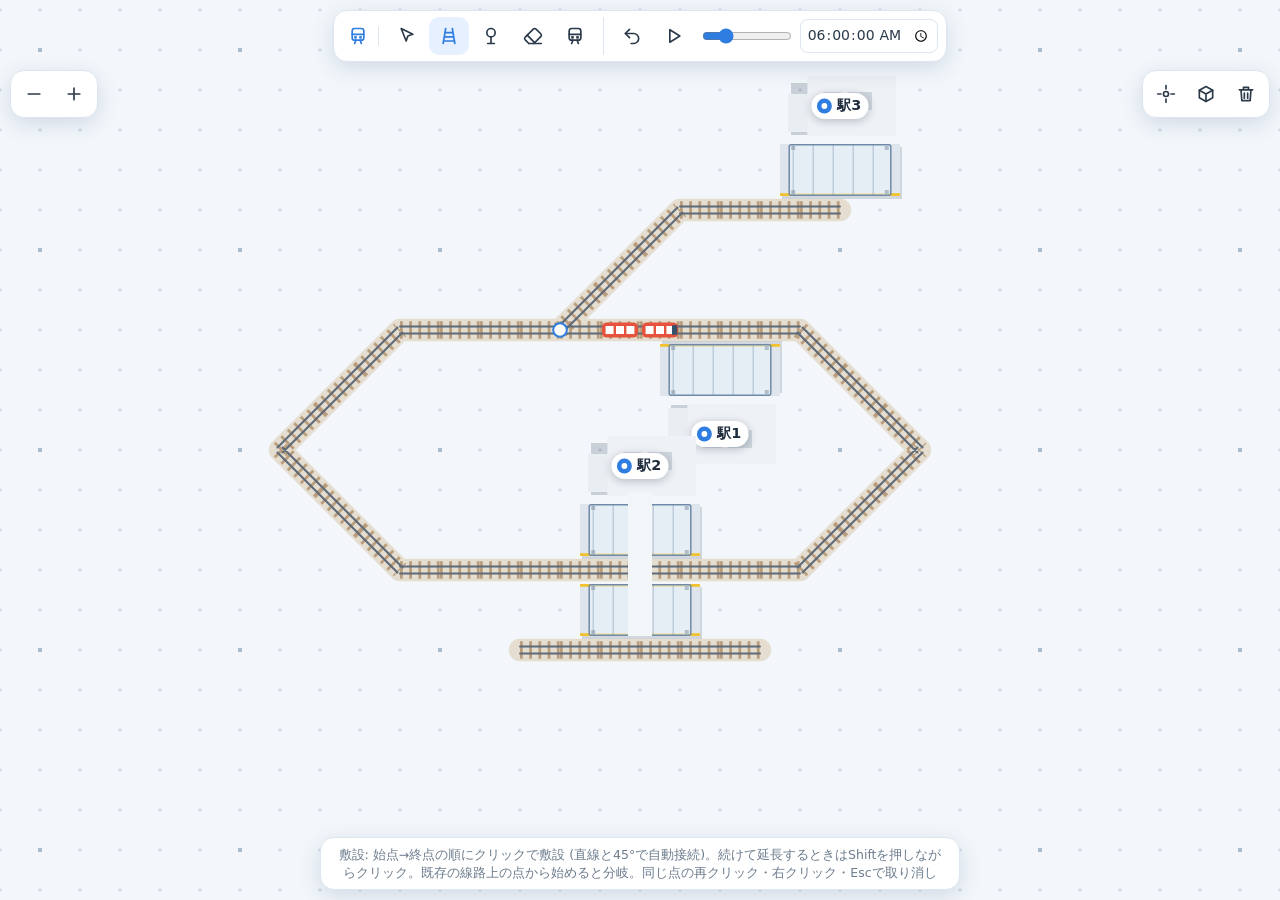
==== commit 7536d2c1: "Add files via upload" ====
--- a/index.html
+++ b/index.html
@@ -1,401 +1,81 @@
 <!DOCTYPE html>
 <html lang="ja">
-  <head>
-    <meta charset="utf-8">
-    <meta name="viewport" content="width=device-width, initial-scale=1">
-    <title>プロセカ リザルト管理</title>
-    <link href="https://fonts.googleapis.com/css2?family=M+PLUS+Rounded+1c:wght@400;700&display=swap" rel="stylesheet">
-    <link rel="stylesheet" href="https://fonts.googleapis.com/css2?family=Material+Symbols+Outlined:opsz,wght,FILL,GRAD@24,400,0,0" />
-    <script src='https://cdn.jsdelivr.net/npm/tesseract.js@5/dist/tesseract.min.js'></script>
-
-    <link rel="stylesheet" href="css/base.css">
-    <link rel="stylesheet" href="css/modals.css">
-    <link rel="stylesheet" href="css/settings.css">
-    <link rel="stylesheet" href="css/debug-log.css">
-    <link rel="stylesheet" href="css/autocomplete.css">
-  </head>
-  <body>
-
-    <div id="imageModal" class="modal" onclick="if(event.target === this) closeImageModal()">
-      <span class="close-btn" onclick="closeImageModal()">&times;</span>
-      <img class="modal-content-img" id="modalImg">
+<head>
+<meta charset="utf-8">
+<meta name="viewport" content="width=device-width,initial-scale=1,viewport-fit=cover">
+<title>鉄道シミュレーター</title>
+<link rel="stylesheet" href="css/base.css">
+<link rel="stylesheet" href="css/layout.css">
+<link rel="stylesheet" href="css/components.css">
+</head>
+<body>
+<canvas id="gl"></canvas><canvas id="c"></canvas>
+<div id="ui">
+  <div id="bar" class="panel">
+    <div class="brand" data-i="trn"><span>鉄道シミュレーター</span></div>
+    <div class="grp" id="tg">
+      <button data-tool="sel" data-i="sel" title="操作 (V)"><span class="lbl">操作</span></button>
+      <button data-tool="lay" data-i="lay" title="線路を敷く (L)"><span class="lbl">敷設</span></button>
+      <button data-tool="sta" data-i="sta" title="駅を置く (S)"><span class="lbl">駅</span></button>
+      <button data-tool="erase" data-i="era" title="削除 (E)"><span class="lbl">削除</span></button>
+      <button data-tool="train" data-i="trn" title="列車: 追加・ダイヤ設定 (T)"><span class="lbl">列車</span></button>
+      
     </div>
-
-    <div id="batchModal" class="modal" style="background-color: rgba(0,0,0,0.5);">
-      <div class="modal-form-content">
-        <div class="modal-header">
-          <span id="batch-modal-title"><span class="material-symbols-outlined">cloud_upload</span> 画像アップロード・編集</span>
-          <span style="cursor:pointer;" onclick="closeBatchModal()">&times;</span>
-        </div>
-
-        <div id="upload-initial" style="display: flex; flex: 1;">
-            <div id="drop-zone" class="drop-zone" onclick="document.getElementById('up-file').click()">
-            <span class="material-symbols-outlined" style="font-size: 64px; margin-bottom: 10px;">upload_file</span>
-            <div style="font-size: 1.2rem; font-weight: bold;">クリックして画像を選択</div>
-            <div style="font-size: 0.9rem; margin-top: 5px;">または画像をここにドラッグ＆ドロップ</div>
-            <input type="file" id="up-file" accept="image/*" multiple style="display: none;">
-            </div>
-        </div>
-
-        <div id="batch-workspace" class="split-container" style="display: none;">
-            <div class="sidebar">
-                <div class="sidebar-toolbar">
-                    <button class="btn-analyze-all" onclick="analyzeAllInBatch()">
-                        <span class="material-symbols-outlined">analytics</span> 一括解析 (すべて)
-                    </button>
-                </div>
-                <div id="batch-sidebar-list" style="overflow-y:auto; flex:1;"></div>
-            </div>
-
-            <div class="main-area">
-                <div id="batch-editor-container" class="editor-layout" style="display: none;">
-                    <div class="preview-pane">
-                        <img id="batch-preview-img" src="">
-                        <div id="batch-preview-loading" class="preview-loading-overlay" style="display:none;">
-                            <div class="spinner"></div>
-                            <div>画像を取得中...</div>
-                        </div>
-                    </div>
-                    <div class="form-pane">
-                        <div style="display:flex; gap:8px; align-items:center; flex-wrap:wrap;">
-                            <button type="button" class="btn-reanalyze" onclick="reanalyzeCurrentItem()">
-                                <span class="material-symbols-outlined" style="font-size:1rem;">analytics</span> この画像を再解析
-                            </button>
-                            <button type="button" id="btn-view-log" class="btn-view-log" onclick="openDebugLogModal(activeItemId)" disabled>
-                                <span class="material-symbols-outlined" style="font-size:1rem;">manage_search</span> 実測ログを見る
-                            </button>
-                        </div>
-
-                        <div id="form-warnings-banner" class="form-warnings-banner" style="display:none;"></div>
-
-                        <div class="form-group">
-                            <label>曲名</label>
-                            <input type="text" id="up-title" style="width: 100%; box-sizing: border-box;" oninput="updateCurrentItem('title', this.value)">
-                        </div>
-                        <div style="display:flex; gap:10px;">
-                            <div class="form-group" style="flex:1;">
-                                <label>レベル</label>
-                                <input type="number" id="up-level" style="width: 100%; box-sizing: border-box;" oninput="updateCurrentItem('level', this.value)">
-                            </div>
-                            <div class="form-group" style="flex:1;">
-                                <label>難易度</label>
-                                <select id="up-diff" style="width: 100%; box-sizing: border-box;" onchange="updateCurrentItem('diff', this.value)"></select>
-                            </div>
-                        </div>
-
-                        <div class="form-group">
-                            <label>判定内訳</label>
-                            <div class="breakdown-group">
-                                <div class="breakdown-item">
-                                    <label style="color:#e0a700;">PERFECT</label>
-                                    <input type="number" id="up-perfect" min="0" value="0" oninput="updateCurrentItem('perfect', this.value)">
-                                </div>
-                                <div class="breakdown-item">
-                                    <label style="color:#ff8a65;">GREAT</label>
-                                    <input type="number" id="up-great" min="0" value="0" oninput="updateCurrentItem('great', this.value)">
-                                </div>
-                                <div class="breakdown-item">
-                                    <label style="color:#8ac5f7;">GOOD</label>
-                                    <input type="number" id="up-good" min="0" value="0" oninput="updateCurrentItem('good', this.value)">
-                                </div>
-                                <div class="breakdown-item">
-                                    <label style="color:#57c98a;">BAD</label>
-                                    <input type="number" id="up-bad" min="0" value="0" oninput="updateCurrentItem('bad', this.value)">
-                                </div>
-                                <div class="breakdown-item">
-                                    <label style="color:#999;">MISS</label>
-                                    <input type="number" id="up-miss-detail" min="0" value="0" oninput="updateCurrentItem('missDetail', this.value)">
-                                </div>
-                            </div>
-                            <div class="total-score">
-                                総ミス数 (GOOD+BAD+MISS): <span id="up-total-miss" style="font-size:1.2rem; color:var(--accent-color);">0</span>
-                            </div>
-                        </div>
-
-                        <div class="side-by-side-row">
-                            <div class="form-group">
-                                <label><span class="material-symbols-outlined" style="font-size:1rem;">bolt</span> コンボ数</label>
-                                <input type="number" id="up-combo" min="0" value="0" style="width:100%; box-sizing:border-box;" oninput="updateCurrentItem('combo', this.value)">
-                            </div>
-                            <div class="form-group">
-                                <label><span class="material-symbols-outlined" style="font-size:1rem;">smartphone</span> 機種プロファイル</label>
-                                <select id="up-device" style="width:100%; box-sizing:border-box;" onchange="onDeviceProfileChange(this.value)"></select>
-                            </div>
-                        </div>
-                    </div>
-                </div>
-                <div id="batch-empty-msg" style="margin:auto; color:#999; text-align:center;">
-                    左のリストから画像を選択してください
-                </div>
-            </div>
-        </div>
-
-        <div class="modal-header" style="font-size: 0.9rem; padding: 10px 20px; background: #f8f9fa; border-top: 1px solid #eee; border-bottom: none; display:block;" id="batch-msg-area">
-             <span id="batch-status-msg">待機中...</span>
-             <div id="batch-progress-wrap" class="batch-progress-wrap" style="display:none;"><div id="batch-progress-bar" class="batch-progress-bar"></div></div>
-        </div>
-
-        <div class="form-actions">
-          <button class="btn-cancel" onclick="closeBatchModal()">閉じる</button>
-          <button class="btn-submit" id="btn-exec-batch" onclick="handleBatchExecution()" disabled>実行</button>
-        </div>
-      </div>
+    <div class="grp">
+      <button id="undo" data-i="undo" title="元に戻す (Ctrl+Z)"><span class="lbl">戻す</span></button>
+      <button id="play" title="再生 / 停止 (Space)"></button>
+      <label class="spd"><span class="lbl">速度</span><input id="spd" type="range" min="1" max="10" step=".5" value="3" title="時間の進む速さ (1マスの走行=20秒)"></label><input id="clk" type="time" step="1" title="現在時刻 (変更できます)" aria-label="現在時刻">
     </div>
-
-    <!-- 矛盾/警告が残ったままアップロード・保存しようとした際の確認モーダル -->
-    <div id="confirmWarningsModal" class="modal" style="background-color: rgba(0,0,0,0.5);">
-      <div class="modal-form-content" style="max-width:560px; height:auto; max-height:80vh;">
-        <div class="modal-header">
-          <span><span class="material-symbols-outlined">warning</span> 矛盾・警告の確認</span>
-          <span style="cursor:pointer;" onclick="cancelPendingExecution()">&times;</span>
-        </div>
-        <div style="padding:20px; overflow-y:auto;">
-          <p style="margin-top:0;">以下の項目に矛盾または警告があります。内容を確認のうえ、続行するかどうかを選んでください。</p>
-          <ul id="confirm-warnings-list" class="confirm-warnings-list"></ul>
-        </div>
-        <div class="form-actions">
-          <button class="btn-cancel" onclick="cancelPendingExecution()">戻って確認する</button>
-          <button class="btn-submit" onclick="proceedPendingExecution()">このまま続行</button>
-        </div>
-      </div>
     </div>
-
-    <!--
-      読み取り設定モーダル
-      以前は settings.html という別ページでしたが、別画面への遷移(別タブ/別ページ読み込み)を
-      挟むとGoogleログインのトークンがメモリ上から失われ「ログアウトされる」問題があったため、
-      index.html 内のモーダルとして統合しました。ページ遷移が発生しないため、
-      範囲設定をどれだけ調整してもログイン状態は維持されます。
-    -->
-    <div id="settingsModal" class="modal" style="background-color: rgba(0,0,0,0.5);">
-      <div class="modal-form-content">
-        <div class="modal-header">
-          <span style="display:flex; align-items:center; gap:10px;">
-            <span><span class="material-symbols-outlined">tune</span> 読み取り範囲設定</span>
-            <span id="settings-sync-badge" class="settings-sync-badge" style="display:none;" onclick="onSyncBadgeClick()"></span>
-          </span>
-          <span style="cursor:pointer;" onclick="closeSettingsModal()">&times;</span>
-        </div>
-
-        <div class="settings-modal-body">
-          <div class="settings-intro">
-            リザルト画像から「難易度」「楽曲レベル」「曲名」「判定内訳」「コンボ数」を読み取る範囲を、機種(画面の解像度・比率)ごとに保存できます。
-            <ul>
-              <li>右上からその機種のスクリーンショットを1枚選択すると、範囲を画像に重ねて確認しながら調整できます。</li>
-              <li>範囲はドラッグでの移動・四隅と辺のハンドルでのサイズ変更、または右側の座標数値入力のどちらからでも変更できます(相互に反映されます)。</li>
-              <li>アップロード時は画像の解像度・比率から最も近いプロファイルが自動的に選ばれますが、アップロード画面でも手動で切り替えられます。</li>
-              <li>設定はこのGoogleアカウントに紐付けてGoogle Driveへ自動的に同期されます。同じアカウントでログインすれば、別のブラウザ・端末でも同じ設定を引き継げます。</li>
-              <li>このモーダルを閉じてもログイン状態は維持されます。</li>
-            </ul>
-          </div>
-
-          <div class="settings-layout">
-            <aside class="profile-sidebar">
-              <h3><span class="material-symbols-outlined">smartphone</span> 機種プロファイル</h3>
-              <div id="profile-list" class="profile-list"></div>
-              <button id="btn-new-profile" class="btn btn-primary full-width">
-                <span class="material-symbols-outlined" style="font-size:1rem;">add</span> 新規プロファイル
-              </button>
-              <hr>
-              <button id="btn-export-profiles" class="btn btn-text full-width">
-                <span class="material-symbols-outlined" style="font-size:1rem;">download</span> エクスポート (JSON)
-              </button>
-              <button id="btn-import-profiles" class="btn btn-text full-width">
-                <span class="material-symbols-outlined" style="font-size:1rem;">upload</span> インポート (JSON)
-              </button>
-              <input type="file" id="import-file-input" accept="application/json" style="display:none;">
-            </aside>
-
-            <main class="editor-main">
-              <div class="editor-toolbar">
-                <input type="text" id="profile-name-input" placeholder="機種名 (例: iPhone13, GalaxyS23 など)">
-                <label class="btn btn-secondary file-label">
-                  <span class="material-symbols-outlined" style="font-size:1rem;">image</span> サンプル画像を選択
-                  <input type="file" id="sample-image-input" accept="image/*" style="display:none;">
-                </label>
-                <button id="btn-save-profile" class="btn btn-primary">
-                  <span class="material-symbols-outlined" style="font-size:1rem;">save</span> この設定を保存
-                </button>
-                <button id="btn-delete-profile" class="btn btn-danger">
-                  <span class="material-symbols-outlined" style="font-size:1rem;">delete</span> 削除
-                </button>
-              </div>
-
-              <div class="region-tabs" id="region-tabs"></div>
-
-              <div class="editor-body">
-                <div id="image-editor-container" class="image-editor-container">
-                  <div id="no-image-placeholder" class="no-image-placeholder">サンプル画像を選択してください</div>
-                  <img id="sample-img" style="display:none;" alt="サンプル画像">
-                </div>
-                <div id="region-magnifier" class="region-magnifier" style="display:none;"></div>
-
-                <div class="coordinate-panel">
-                  <h3 id="coord-panel-title">範囲の座標</h3>
-                  <p class="coord-panel-hint" id="coord-panel-hint"></p>
-                  <label>X (左端, px)
-                    <input type="number" id="coord-x" min="0">
-                  </label>
-                  <label>Y (上端, px)
-                    <input type="number" id="coord-y" min="0">
-                  </label>
-                  <label>幅 (px)
-                    <input type="number" id="coord-w" min="1">
-                  </label>
-                  <label>高さ (px)
-                    <input type="number" id="coord-h" min="1">
-                  </label>
-                  <p class="coord-hint">画像上の枠を直接ドラッグして移動、四隅・辺のハンドルをドラッグしてサイズ変更することもできます。</p>
-                </div>
-              </div>
-            </main>
-          </div>
-        </div>
-      </div>
+  <div id="map">
+    <div id="tl" class="panel zbtn"><button id="zo" data-i="minus" title="縮小" aria-label="縮小"></button><button id="zi" data-i="plus" title="拡大" aria-label="拡大"></button></div>
+    <div id="tr" class="panel"><button id="home" data-i="home" title="原点に戻る" aria-label="原点に戻る"></button><button id="v3" data-i="cube" title="擬似3D表示 (3)" aria-label="3D表示"></button><button id="clr" class="danger" data-i="trash" title="すべて削除" aria-label="すべて削除"></button></div>
+  </div>
+  <div id="dia" class="panel" hidden role="dialog" aria-label="列車">
+    <div class="dtop"><div class="dh"><b data-i="trn">列車</b><div><button id="dfit" data-i="fit" title="経路全体を地図に表示"><span>経路全体</span></button><button id="dmin" data-i="minus" title="パネルを畳んで地図を広く見る"><span>畳む</span></button><button id="dx" data-i="x" title="閉じる (Esc)"></button></div></div>
+    <div id="ttabs" role="tablist"><button data-tab="add" class="on">追加</button><button data-tab="set">ダイヤ設定</button><button data-tab="gr">ダイヤグラム</button></div></div><ol id="tlist" aria-label="列車の一覧"></ol><div class="dr" id="tact"><span id="tsel"></span><div><button id="tren" data-i="edit">名前変更</button><button id="tdel" class="danger" data-i="trash">削除</button></div></div><p id="aview" class="dn">追加した列車は上の一覧に並びます。「ダイヤ設定」で運行を決められます。</p><p id="nosel" class="dn" hidden>列車がありません。「追加」を選び、線路の上に列車を置いてください。</p><div class="dr st"><label>編成<input id="dnc" class="tn" type="number" min="1" max="10" step="1" aria-label="両数">両 <small>(1両=1マス)</small></label></div><div class="dr st"><label>停車時間<input id="dw" type="number" min="0" max="600" step="5">秒</label><button id="dflip" data-i="swap">向き反転</button></div><div class="dr st"><label>繰り返し間隔<input id="dh" class="tn" type="number" min="0" max="23" step="1" aria-label="時間">時間<input id="dm" class="tn" type="number" min="0" max="59" step="1" aria-label="分">分</label></div><div class="dr st"><label>複製<input id="dcm" class="tn" type="number" min="1" max="1439" step="1" value="10" aria-label="何分後">分後に走らせる</label><button id="dclone" data-i="plus">複製</button></div><p id="dpar" class="dn st" hidden></p><p id="dinfo" class="dn st"></p>
+    <details class="st" id="dleg"><summary>凡例</summary><p class="dn"><span><i class="chip" style="background:#f08c1a;height:8px"></i>通る経路</span><span><i class="chip" style="background:#2f7de1;"></i>停車</span><span><i class="chip" style="background:#8e44ad;"></i>折返</span><span><i class="chip" style="background:#7b8794;"></i>通過</span><span><i class="chip" style="background:#d6336c;"></i>分岐</span><span><i class="chip" style="background:#e9f8f1;border:2px solid #1fa971;height:10px"></i>次に着く項目</span><span><i class="chip" style="background:#fff;border:2px solid #1f2d3d;height:10px"></i>選択中</span><span>点線の行=ループの前後</span><span>行をタップ/操作で地図の中心に表示</span></p></details>
+    <ol id="dlist" class="st"></ol>
+    <div id="gv" hidden><div class="dr"><label>表示範囲 (現在から)<select id="gspan"><option value="1800">30分</option><option value="3600" selected>1時間</option><option value="7200">2時間</option><option value="14400">4時間</option></select></label></div><canvas id="gcv"></canvas><div id="glg"></div><p class="dn">横軸=時刻 / 縦軸=駅 / 太いオレンジ=選択中の列車 / 凡例をタップで列車を切替</p></div>
+  </div>
+  <div id="dock">
+    <div id="selp" class="panel" hidden>
+      <span id="sinfo"></span><span id="pst" class="stp" hidden>ホーム<button id="pm" aria-label="ホームを減らす">−</button><b id="pcn">1</b><button id="pp" aria-label="ホームを増やす">＋</button></span><div id="psd" class="stp" hidden></div>
+      <div class="acts"><button id="sdia" class="pri" data-i="clock"><span>ダイヤ</span></button>
+      <button id="sact" data-i="swap"><span id="sactl"></span></button>
+      <button id="sren" data-i="edit"><span>名前</span></button>
+      <button id="sdel" class="danger" data-i="trash">削除</button>
+      <button id="sx" data-i="x">解除</button></div>
     </div>
-
-    <!-- 実測ログモーダル: 座標範囲・二値化後の画像・OCR結果・信頼度・矛盾チェック結果を確認できる -->
-    <div id="debugLogModal" class="modal" style="background-color: rgba(0,0,0,0.5);">
-      <div class="modal-form-content">
-        <div class="modal-header">
-          <span><span class="material-symbols-outlined">manage_search</span> 実測ログ <small id="debug-log-subtitle" style="font-weight:normal; margin-left:8px; color:#777; font-size:0.85rem;"></small></span>
-          <span style="cursor:pointer;" onclick="closeDebugLogModal()">&times;</span>
-        </div>
-        <div id="debug-log-content" class="debug-log-body"></div>
-        <div class="form-actions">
-          <button class="btn-cancel" onclick="closeDebugLogModal()">閉じる</button>
-        </div>
-      </div>
+    <div id="act" class="panel" hidden>
+      <b>敷設中</b>
+      <button id="ok" class="pri" data-i="check" hidden>確定</button>
+      <button id="done" data-i="flag">終了</button>
     </div>
-
-    <div class="container">
-      <div class="auth-section">
-        <span id="auth-status">未ログイン</span>
-
-        <button type="button" id="settings_link" class="btn-settings-link" onclick="openSettingsModal()" style="display: none;">
-            <span class="material-symbols-outlined">tune</span> 読み取り設定
-        </button>
-
-        <button id="btn-select-mode" class="btn-mode" onclick="toggleSelectMode()">
-            <span class="material-symbols-outlined">check_box</span> 選択モード
-        </button>
-
-        <button id="upload_button" class="btn-auth btn-upload" onclick="openBatchModal('upload')" style="display: none;">
-          <span class="material-symbols-outlined">add_photo_alternate</span> アップロード
-        </button>
-
-        <button id="authorize_button" class="btn-auth" onclick="handleAuthClick()">
-          <span class="material-symbols-outlined">login</span> Googleでログイン
-        </button>
-        <button id="signout_button" class="btn-auth btn-signout" onclick="handleSignoutClick()" style="display: none;">
-          <span class="material-symbols-outlined">logout</span> ログアウト
-        </button>
-      </div>
-
-      <div id="notification-area" class="notification-area"></div>
-
-      <h2><span class="material-symbols-outlined">library_music</span> リザルト管理 (My Drive)</h2>
-
-      <div class="controls">
-        <div class="control-group">
-          <label><span class="material-symbols-outlined">sort</span> 並べ替え</label>
-          <div class="sort-controls-row">
-            <select id="sort-mode">
-              <option value="name">名前順</option>
-              <option value="level">楽曲レベル順</option>
-              <option value="miss">ミス数順</option>
-              <option value="date">追加日順</option>
-            </select>
-            <button type="button" id="sort-direction-btn" class="btn-sort-direction"></button>
-          </div>
-        </div>
-
-        <div class="control-group">
-          <label><span class="material-symbols-outlined">filter_alt</span> FC状況</label>
-          <select id="filter-fc" onchange="updateView()">
-            <option value="all">すべて</option>
-            <option value="fc">FC済み (FC-0)</option>
-            <option value="unfc">未FC (失点あり)</option>
-          </select>
-        </div>
-
-        <div class="control-group">
-          <label><span class="material-symbols-outlined">remove_circle</span> 失点数 (範囲)</label>
-          <div class="range-inputs">
-            <input type="number" id="filter-miss-min" placeholder="0" min="0">
-            <span>~</span>
-            <input type="number" id="filter-miss-max" placeholder="Max" min="0">
-          </div>
-        </div>
-
-        <div class="control-group">
-          <label><span class="material-symbols-outlined">speed</span> 難易度</label>
-          <select id="filter-diff" onchange="updateView()"></select>
-        </div>
-
-        <div class="control-group">
-          <label><span class="material-symbols-outlined">manage_search</span> 曲名検索</label>
-          <input type="text" id="filter-title" placeholder="曲名を入力...">
-        </div>
-
-        <div class="control-group">
-          <label><span class="material-symbols-outlined">search</span> レベル検索</label>
-          <input type="number" id="filter-level" placeholder="">
-        </div>
-
-        <div class="control-group">
-          <label><span class="material-symbols-outlined">military_tech</span> 自己ベストのみ</label>
-          <label class="switch">
-            <input type="checkbox" id="filter-best-only">
-            <span class="switch-slider"></span>
-          </label>
-        </div>
-      </div>
-
-      <div class="status-bar">
-        <span id="result-count">ログインしてください</span>
-      </div>
-
-      <div id="load-progress-wrap" class="load-progress-wrap"><div id="load-progress-bar" class="load-progress-bar"></div></div>
-
-      <div id="loader">
-        <div class="spinner"></div>
-        <div id="loader-text">データを読み込み中...</div>
-      </div>
-
-      <div id="grid" class="grid"></div>
-    </div>
-
-    <div id="batch-actions">
-        <button class="btn-batch deselect" onclick="clearSelection()"><span class="material-symbols-outlined">close</span> 選択解除</button>
-        <button class="btn-batch delete" onclick="batchDelete()"><span class="material-symbols-outlined">delete</span> 削除</button>
-        <button class="btn-batch edit" onclick="batchEdit()"><span class="material-symbols-outlined">edit_note</span> 編集・解析</button>
-        <div style="margin-left:auto; display:flex; align-items:center; color:#666;">
-            <span id="selected-count">0</span> 件選択中
-        </div>
-    </div>
-
-    <script async defer src="https://apis.google.com/js/api.js" onload="gapiLoaded()"></script>
-    <script async defer src="https://accounts.google.com/gsi/client" onload="gisLoaded()"></script>
-
-    <script src="js/config.js"></script>
-    <script src="js/utils.js"></script>
-    <script src="js/state.js"></script>
-    <script src="js/autocomplete.js"></script>
-    <script src="js/device-profiles.js"></script>
-    <script src="js/music-db.js"></script>
-    <script src="js/result-reconciler.js"></script>
-    <script src="js/drive-client.js"></script>
-    <script src="js/drive-records.js"></script>
-    <script src="js/settings-sync.js"></script>
-    <script src="js/personal-best.js"></script>
-    <script src="js/ocr-analyzer.js"></script>
-    <script src="js/debug-log.js"></script>
-    <script src="js/auth.js"></script>
-    <script src="js/selection-mode.js"></script>
-    <script src="js/grid-view.js"></script>
-    <script src="js/upload-editor.js"></script>
-    <script src="js/settings-page.js"></script>
-    <script src="js/main.js"></script>
-  </body>
+  </div>
+  <div id="foot"><div id="hint" class="panel"></div><div id="pos" class="panel"></div></div>
+</div>
+<script src="js/01-icons.js"></script>
+<script src="js/02-state.js"></script>
+<script src="js/03-track.js"></script>
+<script src="js/04-storage.js"></script>
+<script src="js/05-laying.js"></script>
+<script src="js/06-geometry.js"></script>
+<script src="js/07-trains.js"></script>
+<script src="js/08-stations.js"></script>
+<script src="js/09-train-tools.js"></script>
+<script src="js/10-routing.js"></script>
+<script src="js/11-simulation.js"></script>
+<script src="js/12-diagram.js"></script>
+<script src="js/13-dialog.js"></script>
+<script src="js/14-system.js"></script>
+<script src="js/15-webgl.js"></script>
+<script src="js/16-render.js"></script>
+<script src="js/17-input.js"></script>
+<script src="js/18-ui.js"></script>
+<script src="js/19-main.js"></script>
+<script>/* 読み込み確認: js/ が読めないとき(zipを展開せずに開いた等)に原因を表示する */
+if(!['rebuild','load','lay','nearEdge','addTrainAt','platPlan','go','step','gDraw','dRender','fail','glDraw','draw','click','setTool','resize'].every(function(n){return typeof window[n]==='function'}))document.body.insertAdjacentHTML('beforeend','<p style="position:fixed;inset:0;z-index:99;margin:0;padding:24px;background:#fff;color:#d9382f;font:16px/1.7 sans-serif">js フォルダのファイルを読み込めませんでした。zip を展開し、フォルダ構成を保ったまま index.html を開いてください。</p>');
+</script>
+</body>
 </html>
--- a/css/base.css
+++ b/css/base.css
@@ -1,152 +1,20 @@
-/*
- * base.css
- * -----------------------------------------------------------------------
- * ページ全体のレイアウト・フィルターコントロール・カードグリッドのスタイル。
- * 元のindex.htmlの<style>から移植し、以下を拡張しています。
- *   - 難易度タグの色は6色になったため、CSS上の固定クラスではなく
- *     JS側(config.js の getDiffColor)からインラインstyleで指定する方式に変更。
- *   - 並び替えモード+昇順/降順トグル、自己ベストのみスイッチ、
- *     ロード進捗バー、自己ベスト通知バナー、カードのコンボ数表示を追加。
- * -----------------------------------------------------------------------
- */
-
-:root {
-  --bg-color: #f4f7f6;
-  --card-bg: #ffffff;
-  --text-color: #333;
-  --fc-color: #FF82FF;
-  --accent-color: #AC3EE6; /* ローダーや総ミス数表示などの装飾用アクセント色(旧--diff-masterと同じ値を維持) */
-  --sidebar-width: 200px;
-  --active-color: #e8f0fe;
-  --border-color: #ddd;
-  --selected-border: #007bff;
-}
-body { font-family: 'M PLUS Rounded 1c', sans-serif; background-color: var(--bg-color); color: var(--text-color); margin: 0; padding: 20px; padding-bottom: 80px; }
-.container { max-width: 1200px; margin: 0 auto; }
-h2 { display: flex; align-items: center; gap: 10px; color: #444; }
-.material-symbols-outlined { font-size: 1.2rem; vertical-align: sub; }
-
-/* Auth Buttons & Top Controls */
-.auth-section { text-align: right; margin-bottom: 20px; display: flex; justify-content: flex-end; align-items: center; gap: 10px; flex-wrap: wrap; }
-.btn-auth {
-  background-color: #4285f4; color: white; border: none; padding: 10px 20px;
-  border-radius: 4px; cursor: pointer; font-weight: bold; display: inline-flex; align-items: center; gap: 8px;
-}
-.btn-auth:hover { background-color: #357ae8; }
-.btn-signout { background-color: #dc3545; }
-.btn-upload { background-color: #28a745; }
-
-/* Mode Toggle Button Style */
-.btn-mode {
-  background-color: white; border: 1px solid #ccc; color: #555; padding: 10px 15px;
-  border-radius: 4px; cursor: pointer; font-weight: bold; display: inline-flex; align-items: center; gap: 5px;
-}
-.btn-mode.active { background-color: #e8f0fe; color: #007bff; border-color: #007bff; }
-
-/* Settings link (new) */
-.btn-settings-link {
-  background-color: white; border: 1px solid #ccc; color: #555; padding: 10px 15px;
-  border-radius: 4px; cursor: pointer; font-weight: bold; display: inline-flex; align-items: center; gap: 5px;
-  text-decoration: none;
-}
-.btn-settings-link:hover { background-color: #f0f0f0; }
-
-#auth-status { margin-right: 10px; font-size: 0.9rem; color: #666; }
-
-/* Controls */
-.controls { background: white; padding: 20px; border-radius: 12px; box-shadow: 0 2px 8px rgba(0,0,0,0.08); margin-bottom: 20px; display: grid; grid-template-columns: repeat(auto-fit, minmax(160px, 1fr)); gap: 15px; align-items: end; }
-.control-group { display: flex; flex-direction: column; min-width: 0; }
-.control-group label { font-size: 0.8rem; font-weight: bold; color: #777; margin-bottom: 6px; display: flex; align-items: center; gap: 4px; }
-select, input[type="number"], input[type="text"], input[type="file"] { padding: 10px; border: 1px solid var(--border-color); border-radius: 8px; font-family: inherit; background-color: #fafafa; min-width: 0; }
-
-.range-inputs { display: flex; align-items: center; gap: 5px; }
-.range-inputs input { width: 100%; min-width: 0; text-align: center; }
-
-/* 並び替え: モード選択 + 昇順/降順トグルボタン */
-.sort-controls-row { display: flex; flex-wrap: wrap; gap: 6px; }
-.sort-controls-row select { flex: 1 1 90px; min-width: 0; }
-.btn-sort-direction {
-  display: flex; align-items: center; gap: 4px; padding: 10px 12px; border: 1px solid var(--border-color);
-  border-radius: 8px; background: #fafafa; cursor: pointer; font-weight: bold; font-size: 0.85rem;
-  white-space: nowrap; color: #555; flex-shrink: 0;
-}
-.btn-sort-direction:hover { background: #f0f0f0; border-color: #bbb; }
-.btn-sort-direction .material-symbols-outlined { font-size: 1.1rem; vertical-align: middle; margin-right: 2px; }
-
-/* 自己ベストのみ表示 トグルスイッチ */
-.switch { position: relative; display: inline-block; width: 46px; height: 26px; flex-shrink: 0; }
-.switch input { opacity: 0; width: 0; height: 0; }
-.switch-slider { position: absolute; cursor: pointer; inset: 0; background-color: #ccc; transition: 0.2s; border-radius: 26px; }
-.switch-slider::before { position: absolute; content: ""; height: 20px; width: 20px; left: 3px; bottom: 3px; background-color: white; transition: 0.2s; border-radius: 50%; box-shadow: 0 1px 3px rgba(0,0,0,0.3); }
-.switch input:checked + .switch-slider { background-color: #28a745; }
-.switch input:checked + .switch-slider::before { transform: translateX(20px); }
-
-.status-bar { display: flex; justify-content: space-between; align-items: center; margin-bottom: 15px; font-size: 0.9rem; color: #666; font-weight: bold; flex-wrap: wrap; gap: 8px; }
-
-/* 並び替え/絞り込み実行中のロード進捗バー */
-.load-progress-wrap { display: none; height: 4px; background: #e6e6e6; border-radius: 2px; overflow: hidden; margin-bottom: 14px; }
-.load-progress-bar { height: 100%; width: 0%; background: linear-gradient(90deg, #4285f4, #28a745); border-radius: 2px; transition: width 0.15s ease-out; }
-
-/* 自己ベスト更新の通知バナー */
-.notification-area { display: none; flex-direction: column; gap: 10px; margin-bottom: 20px; }
-.best-notification {
-  display: flex; align-items: center; gap: 12px; background: linear-gradient(135deg, #fff9e6, #fff3cd);
-  border: 1px solid #ffe08a; border-radius: 10px; padding: 12px 16px; box-shadow: 0 2px 8px rgba(0,0,0,0.06);
-  animation: best-pop 0.25s ease-out;
-}
-@keyframes best-pop { from { opacity: 0; transform: translateY(-6px); } to { opacity: 1; transform: translateY(0); } }
-.best-notification-icon { font-size: 1.8rem !important; color: #e6a700; flex-shrink: 0; }
-.best-notification-body { flex: 1; min-width: 0; }
-.best-notification-title { font-weight: bold; color: #664d03; display: flex; align-items: center; gap: 8px; flex-wrap: wrap; word-break: break-word; }
-.best-notification-diff { padding: 2px 8px; border-radius: 4px; color: white; font-size: 0.7rem; font-weight: bold; white-space: nowrap; flex-shrink: 0; }
-.best-notification-detail { font-size: 0.85rem; color: #7a5c00; margin-top: 2px; }
-.best-notification-close { background: none; border: none; font-size: 1.3rem; color: #a08030; cursor: pointer; padding: 4px 8px; flex-shrink: 0; line-height: 1; }
-.best-notification-close:hover { color: #664d03; }
-
-.grid { display: grid; grid-template-columns: repeat(auto-fill, minmax(240px, 1fr)); gap: 20px; }
-
-/* Card */
-.card { background: var(--card-bg); border-radius: 12px; overflow: hidden; box-shadow: 0 2px 5px rgba(0,0,0,0.05); transition: transform 0.2s, box-shadow 0.2s; display: flex; flex-direction: column; border: 2px solid transparent; position: relative; cursor: pointer; }
-.card:hover { transform: translateY(-3px); box-shadow: 0 8px 15px rgba(0,0,0,0.1); }
-.card.is-fc { border-color: var(--fc-color); }
-
-/* Selection Mode Styles */
-.card.selected { border-color: var(--selected-border); background-color: #f0f7ff; transform: scale(0.98); }
-.card.selected::after { content: "check_circle"; font-family: 'Material Symbols Outlined'; position: absolute; top: 10px; right: 10px; font-size: 24px; color: var(--selected-border); z-index: 20; background: white; border-radius: 50%; }
-
-.card-img-container { width: 100%; height: 140px; background-color: #e0e2e5; overflow: hidden; position: relative; display: flex; justify-content: center; align-items: center; }
-.card-img { width: 100%; height: 100%; object-fit: contain; opacity: 0; transition: opacity 0.3s ease-in; position: relative; z-index: 2; }
-.img-loader-spinner { position: absolute; width: 24px; height: 24px; border: 3px solid #ddd; border-top: 3px solid #999; border-radius: 50%; animation: spin 1s linear infinite; z-index: 1; }
-
-.fc-badge { position: absolute; top: 8px; right: 8px; background: var(--fc-color); color: white; padding: 4px 10px; border-radius: 20px; font-weight: bold; font-size: 0.75rem; box-shadow: 0 2px 4px rgba(0,0,0,0.2); display: flex; align-items: center; gap: 4px; z-index: 3; white-space: nowrap; }
-
-/* Overlay Actions (Edit/Delete) */
-.card-overlay-actions { position: absolute; bottom: 8px; right: 8px; display: flex; gap: 6px; z-index: 10; opacity: 0; transition: opacity 0.2s; }
-.card:hover .card-overlay-actions { opacity: 1; }
-.card.select-mode-active .card-overlay-actions { display: none !important; } /* Hide in select mode */
-
-.btn-overlay { width: 32px; height: 32px; border-radius: 50%; background: rgba(255, 255, 255, 0.95); border: 1px solid #ddd; display: flex; justify-content: center; align-items: center; cursor: pointer; box-shadow: 0 2px 5px rgba(0,0,0,0.2); color: #555; transition: all 0.2s; }
-.btn-overlay:hover { transform: scale(1.1); color: #007bff; }
-.btn-overlay.del:hover { color: #dc3545; background: #fff5f5; }
-
-.card-body { padding: 12px; flex-grow: 1; display: flex; flex-direction: column; min-width: 0; }
-.song-meta { display: flex; gap: 6px; margin-bottom: 8px; font-size: 0.75rem; flex-wrap: wrap; }
-.tag { padding: 4px 8px; border-radius: 4px; font-weight: bold; color: white; letter-spacing: 0.5px; white-space: nowrap; }
-.tag.lvl { background-color: #555; }
-.song-title { font-weight: bold; font-size: 0.95rem; margin-bottom: 12px; line-height: 1.4; word-break: break-word; overflow-wrap: break-word; }
-.score-info { font-size: 0.9rem; color: #666; display: flex; justify-content: space-between; align-items: center; border-top: 1px solid #f0f0f0; padding-top: 8px; margin-top: auto; gap: 8px; }
-.score-info-label { display: flex; align-items: center; gap: 4px; white-space: nowrap; }
-.miss-val { font-weight: bold; }
-.miss-val.zero { color: var(--fc-color); }
-
-/* コンボ数表示 (新規) */
-.combo-info { font-size: 0.8rem; color: #888; display: flex; align-items: center; justify-content: space-between; gap: 8px; margin-top: 6px; padding-top: 6px; border-top: 1px dashed #eee; }
-.combo-info-label { display: flex; align-items: center; gap: 4px; white-space: nowrap; }
-.combo-val { font-weight: bold; color: #555; }
-
-#loader { display: none; flex-direction: column; align-items: center; margin-top: 50px; color: #666; }
-.spinner { width: 40px; height: 40px; border: 4px solid #eee; border-top: 4px solid var(--accent-color); border-radius: 50%; animation: spin 1s linear infinite; margin-bottom: 10px; }
-@keyframes spin { 0% { transform: rotate(0deg); } 100% { transform: rotate(360deg); } }
-
-.close-btn { position: absolute; top: 20px; right: 30px; color: #fff; font-size: 40px; font-weight: bold; cursor: pointer; z-index: 1001; transition: color 0.2s; }
-.close-btn:hover { color: var(--fc-color); }
+/* css/base.css — 共通: 変数・リセット・ボタン・フォーム・パネル */
+:root{--bg:#f3f7fb;--panel:#fff;--ink:#2b3a4a;--sub:#6b7b8c;--line:#dde6ee;--acc:#2f7de1;--accbg:#e6f0ff;--rt:#f08c1a;--bad:#d9382f}
+*{box-sizing:border-box}
+html,body{margin:0;height:100%;overflow:hidden;background:var(--bg);color:var(--ink);font:14px/1.4 "Hiragino Sans","Yu Gothic UI",Meiryo,system-ui,sans-serif}
+body{-webkit-user-select:none;user-select:none;-webkit-touch-callout:none;-webkit-tap-highlight-color:transparent}
+input,select{-webkit-user-select:text;user-select:text}
+canvas{position:fixed;inset:0;width:100%;height:100%;display:block;touch-action:none}
+[hidden]{display:none!important}
+svg{width:20px;height:20px;flex:none}
+button{display:inline-flex;align-items:center;gap:6px;height:38px;padding:0 10px;border:0;border-radius:10px;background:transparent;color:var(--ink);font:inherit;white-space:nowrap;cursor:pointer}
+@media(hover:hover){button:hover{background:#eef3f8}}
+button:focus-visible{outline:2px solid var(--acc)}
+button.on{background:var(--accbg);color:var(--acc);font-weight:600}
+button.pri{background:var(--acc);color:#fff;font-weight:600}
+button.pri:hover{background:#2468c4}
+button.danger:hover{background:#fdecec;color:var(--bad)}
+label{display:flex;align-items:center;gap:6px;color:var(--sub);padding:0 4px}
+select,input[type=number],input[type=time]{height:34px;border:1px solid var(--line);border-radius:8px;background:#fff;color:var(--ink);font:inherit}
+input[type=range]{width:90px;accent-color:var(--acc)}
+.panel{pointer-events:auto;touch-action:manipulation;background:var(--panel);border:1px solid var(--line);border-radius:14px;box-shadow:0 6px 22px rgba(40,70,110,.16)}
--- a/css/layout.css
+++ b/css/layout.css
@@ -0,0 +1,114 @@
+/* css/layout.css — 画面レイアウト・上バー・選択/操作パネル・ダイヤパネルの基本・レスポンシブ */
+/* 画面を 上=ツール / 中央=地図 / 右=ダイヤ / 下=操作とヒント に区切り、各パネルは自分の区画に置く(重ならない) */
+#ui{position:fixed;inset:0;z-index:1;display:grid;pointer-events:none;row-gap:8px;grid-template-columns:minmax(0,1fr) auto;grid-template-rows:auto minmax(0,1fr) auto auto;grid-template-areas:"bar bar" "map side" "dock side" "foot side";padding:calc(10px + env(safe-area-inset-top,0px)) calc(10px + env(safe-area-inset-right,0px)) calc(10px + env(safe-area-inset-bottom,0px)) calc(10px + env(safe-area-inset-left,0px))}
+#map{grid-area:map}
+#bar{grid-area:bar;justify-self:center;max-width:100%;display:flex;flex-wrap:wrap;align-items:center;justify-content:center;gap:4px 8px;padding:6px 8px}
+.brand{display:flex;align-items:center;gap:6px;padding:0 10px 0 6px;border-right:1px solid var(--line);color:var(--acc);font-weight:700;white-space:nowrap}
+.grp{display:flex;align-items:center;gap:2px}
+.grp+.grp{padding-left:8px;border-left:1px solid var(--line)}
+#dock{grid-area:dock;justify-self:center;display:flex;flex-direction:column;align-items:center;gap:8px;max-width:100%;pointer-events:none}
+#selp,#act{display:flex;align-items:center;gap:6px;padding:6px 6px 6px 14px;max-width:100%}
+#sinfo{flex:1;min-width:0;font-weight:600;white-space:nowrap;overflow:hidden;text-overflow:ellipsis}
+#act b{padding-right:6px;color:var(--acc);white-space:nowrap}
+#foot{grid-area:foot;display:flex;justify-content:space-between;align-items:flex-end;gap:8px;pointer-events:none}
+#hint{flex:0 1 640px;min-width:0;padding:8px 12px;color:var(--sub);font-size:12.5px}
+#pos{flex:none;padding:6px 10px;color:var(--sub);font-size:12.5px;font-variant-numeric:tabular-nums}
+#dia{grid-area:side;align-self:start;width:340px;max-height:100%;margin-left:8px;display:flex;flex-direction:column;gap:10px;padding:12px;border-top:3px solid var(--rt)}
+.dh,.dr{display:flex;align-items:center;justify-content:space-between;gap:6px}
+.dh b{display:flex;align-items:center;gap:6px;font-size:15px}
+.dh b svg{color:var(--rt)}
+.dh div{display:flex;gap:2px}
+.dn{display:flex;flex-wrap:wrap;gap:2px 12px;margin:0;color:var(--sub);font-size:12px}
+.dn span{display:inline-flex;align-items:center;gap:5px}
+.chip{width:14px;height:6px;border-radius:3px}
+#dw{width:64px;padding:0 6px}
+#dlist{position:relative;flex:1 1 auto;min-height:0;margin:0;padding:0;list-style:none;overflow-y:auto;display:flex;flex-direction:column;gap:6px;touch-action:pan-y}
+#dlist li{display:flex;align-items:center;gap:8px;padding:6px 8px;border:1px solid var(--line);border-radius:10px;cursor:pointer}
+#dlist li:hover{border-color:#b9c8d8}
+#dlist .no{flex:none;width:22px;height:22px;border-radius:50%;background:var(--rt);color:#fff;font:700 12px/22px system-ui,sans-serif;text-align:center}
+#dlist .nm{flex:1;min-width:0;overflow:hidden;text-overflow:ellipsis;white-space:nowrap}
+#dlist .nm small{color:var(--sub);font-size:12px}
+#dlist li.cur{border-color:var(--acc);background:var(--accbg)}
+#dlist li.cur .no{background:var(--acc)}
+#dlist li.empty{color:var(--sub);border-style:dashed;cursor:default}
+#dlist select{flex:none;max-width:50%}
+#dlist li{flex-wrap:wrap}
+.sub{flex:1 0 100%;display:flex;align-items:center;gap:6px;padding-left:30px;color:var(--sub);font-size:12px;font-variant-numeric:tabular-nums}
+.sub label{margin-left:auto;padding:0;font-size:12px}
+.sub input{height:30px;width:100px;padding:0 4px}
+.sub .cl{height:28px;padding:0 8px;color:var(--sub)}
+.tn{width:56px;padding:0 6px}
+#clk{width:auto;min-width:112px;padding:0 6px;font-variant-numeric:tabular-nums}
+#dinfo.bad{color:var(--bad)}
+#gl{pointer-events:none}
+html{-webkit-text-size-adjust:100%;text-size-adjust:100%}
+#gcv{position:static;inset:auto;width:100%;height:clamp(170px,30vh,260px);touch-action:auto;background:#fbfdff;border:1px solid var(--line);border-radius:8px}
+#gv{display:flex;flex:none;flex-direction:column;gap:8px;min-height:0}
+#glg{display:flex;flex-wrap:wrap;gap:2px 4px}
+#glg button{height:28px;padding:0 8px;font-size:12px}
+.tabs{display:flex;gap:2px}
+#dia.wide{width:min(660px,62vw)}
+body{overscroll-behavior:none}
+#dlist select{max-width:60%}
+.stp{display:flex;align-items:center;gap:2px;color:var(--sub);font-size:13px;white-space:nowrap}
+.stp b{min-width:22px;text-align:center;color:var(--ink);font-variant-numeric:tabular-nums}
+.stp button{width:34px;height:34px;padding:0;justify-content:center;background:#eef3f8;font-size:18px;line-height:1}
+.stp button:hover{background:var(--accbg)}
+#psd{display:flex;align-items:center;flex-wrap:wrap;gap:6px 10px;white-space:normal}
+#psd .seg{display:inline-flex;gap:2px;padding:2px;border-radius:10px;background:#eef3f8}
+#psd .seg button{width:auto;height:30px;padding:0 11px;border-radius:8px;background:transparent;font-size:13px;color:var(--ink)}
+#psd .seg button.on{background:#fff;color:var(--acc);font-weight:600;box-shadow:0 1px 3px rgba(40,70,110,.22)}
+#psd .seg button.no{opacity:.55}
+#psd #pfl{width:auto;padding:0 12px;font-size:13px}
+/* ---- レイアウト固定: 画面幅ごとに「どの行に何を置くか」を決め、折り返しで崩さない ----
+   上バー  : 広い画面=1行 (幅に応じて 文字つき→アイコンのみ) / 狭い・タッチ=3行 (ツール / 再生 / 表示)
+   選択パネル: 広い(900px〜)=行1[名前・番線数・ボタン] 行2[駅の設定] / 狭い=行1[名前・番線数] 行2[駅の設定(縦3段)] 行3[ボタン] */
+#bar{flex-wrap:nowrap}
+.spd{min-width:0}#spd{flex:0 1 90px;min-width:44px}#clk{flex:none}
+#dock{justify-self:stretch;container:dock/inline-size}
+#act{flex-wrap:wrap;row-gap:6px;justify-content:center}
+#selp{display:grid;grid-template-columns:minmax(0,1fr) auto;grid-template-areas:"i p" "d d" "a a";align-items:center;column-gap:6px}
+#sinfo{grid-area:i;min-width:6em}#pst{grid-area:p}
+.acts{grid-area:a;display:flex;align-items:center;gap:6px;margin-top:6px}
+.acts button{flex:1;justify-content:center}
+#psd{grid-area:d;margin-top:6px;flex-direction:column;flex-wrap:nowrap;align-items:stretch;gap:6px}
+#psd .r{display:flex;align-items:center;gap:8px}
+#psd .k{flex:none;color:var(--sub)}
+#psd .r .seg{flex:1 1 auto}#psd .seg button{flex:1 1 0;justify-content:center;padding:0 4px}
+@container dock (min-width:900px){
+#selp{grid-template-columns:minmax(0,1fr) auto auto;grid-template-areas:"i p a" "d d d"}
+.acts{margin-top:0}
+#psd{flex-direction:row;justify-content:center;align-items:center;gap:14px}
+#psd .r .seg{flex:none}#psd .seg button{flex:none;padding:0 11px}
+}
+@media(max-width:1479px){.brand span{display:none}}
+@media(max-width:1319px){.lbl{display:none}}
+@media(pointer:coarse),(max-width:960px){
+#ui{grid-template-columns:minmax(0,1fr);grid-template-rows:auto minmax(0,1fr) auto auto auto;grid-template-areas:"foot" "map" "side" "dock" "bar"}
+#bar{width:100%}
+.brand,.zbtn,#pos{display:none}
+.grp+.grp{padding:0;border:0}
+.grp button{flex-direction:column;justify-content:center;gap:0;height:52px;min-width:52px;padding:0 6px;font-size:10.5px}
+.grp .lbl{display:block}
+.spd .lbl{display:none}
+input[type=range]{width:72px}
+#hint{flex:1;padding:6px 10px;font-size:12px;text-align:center}
+#dia{width:auto;margin:0;max-height:min(42vh,340px)}
+#dia button{height:44px;min-width:44px}
+input,select{font-size:16px}
+#dia.wide{width:auto;max-height:min(62vh,480px)}
+#selp,#act{width:100%;padding:8px}
+#act b{flex:1 0 100%}
+#act button{flex:1;justify-content:center}
+.acts button{height:48px;flex-direction:column;gap:2px;font-size:11px;padding:0 4px;min-width:0}
+#pst button{width:44px;height:44px;flex:none}
+#psd .seg button,#psd #pfl{height:40px;min-width:0}
+#psd .k{min-width:4.2em}
+#bar{flex-direction:column;align-items:stretch;gap:6px;width:min(100%,640px);padding:6px}
+#bar .grp{display:grid;gap:4px;padding:0;border:0}
+#bar .grp button{min-width:0}
+#bar .grp:nth-child(2){grid-template-columns:repeat(5,minmax(0,1fr))}
+#bar .grp:nth-child(3){grid-template-columns:52px 52px minmax(0,1fr) auto}
+#bar .grp:nth-child(4){grid-auto-flow:column;grid-auto-columns:minmax(0,1fr)}
+.spd{display:flex;align-items:center;padding:0 8px}.spd input{width:100%}
+}
--- a/css/components.css
+++ b/css/components.css
@@ -0,0 +1,61 @@
+/* css/components.css — 追加分: 地図上ボタン・ダイヤ一覧・列車パネル・3D/作業中の表示切替 */
+/* ---- 追加: 左右上パネル / 一覧の見切れ / 選択・設定済み / 操作中の非表示 ---- */
+#map{position:relative}
+#tl,#tr{position:absolute;top:0;display:flex;gap:2px;padding:4px;pointer-events:auto}
+#tl{left:0}#tr{right:0}
+#tl button,#tr button{width:38px;height:38px;padding:0;justify-content:center}
+body.busy #bar #tg,body.busy #tr{display:none!important}
+#pos:empty{display:none}
+#foot{display:grid;grid-template-columns:minmax(0,1fr) minmax(0,640px) minmax(0,1fr);align-items:end}
+#hint{grid-column:2;text-align:center}#pos{grid-column:3;justify-self:end}
+#selp,#act{min-width:min(100%,460px)}
+#dia{overflow-x:hidden;overflow-y:auto;overscroll-behavior:contain;touch-action:pan-y;padding-top:0}.dtop{display:flex;flex-direction:column;gap:10px;margin:0 -12px;padding:12px 12px 8px;background:var(--panel);border-radius:11px 11px 0 0}#tlist{overflow-x:hidden}@media(min-width:961px) and (pointer:fine){.dtop{position:sticky;top:0;z-index:3}#dia{scroll-padding-top:112px}}@media(max-width:380px){.dh button span{display:none}}
+#dlist{flex:none;min-height:0;overflow:visible}
+#dlist li{display:grid;grid-template-columns:24px minmax(0,1fr);align-items:start;gap:4px 8px;padding:8px 10px;border-left-width:4px}
+#dlist .no{grid-row:1;margin-top:1px}
+#dlist .nm{grid-column:2;grid-row:1;white-space:normal;overflow:visible;overflow-wrap:anywhere;font-weight:600}
+#dlist select{grid-column:2;grid-row:2;width:100%;max-width:100%;min-width:0;text-overflow:ellipsis}
+#dlist .sub{grid-column:2;grid-row:3;padding-left:0;flex-wrap:wrap}
+#dlist .eta{flex:1 1 auto;min-width:0}
+#dlist li.sel{border-color:var(--rt);background:#fff6e8;box-shadow:0 0 0 2px rgba(240,140,26,.3)}
+#dlist li.set{border-left-color:var(--rt)}
+.tg{display:none;margin-left:6px;padding:0 7px;border-radius:9px;background:#ffe9cc;color:#a85d05;font:600 11px/18px system-ui,sans-serif;vertical-align:1px}
+#dlist li.set .tg{display:inline-block}
+@media(pointer:coarse),(max-width:960px){#dia{max-height:min(60vh,500px)}#dia.wide{max-height:min(64vh,500px)}#tl,#tr{padding:3px}#tr button{width:44px;height:44px}}
+/* ---- 追加: 項目の種類別の配色 / 発車時刻の既定値 / 複製 ---- */
+#dlist li.kg{border-left-color:#2f7de1}#dlist li.kt{border-left-color:#8e44ad}#dlist li.kp{border-left-color:#7b8794}#dlist li.kb{border-left-color:#d6336c}
+#dlist li.kg .no{background:#2f7de1}#dlist li.kt .no{background:#8e44ad}#dlist li.kp .no{background:#7b8794}#dlist li.kb .no{background:#d6336c}
+#dlist li.cur{border-color:#1fa971;background:#e9f8f1}#dlist li.cur .no{box-shadow:0 0 0 3px rgba(31,169,113,.45)}
+#dlist li.sel{border-color:#1f2d3d;background:#f1f5f9;box-shadow:0 0 0 2px rgba(31,45,61,.22)}
+.sub input.df{color:var(--sub);font-style:italic}
+.dr{flex-wrap:wrap}
+#dia :disabled{opacity:.55;cursor:not-allowed}
+/* ---- 列車パネル: 追加 / ダイヤ設定 / ダイヤグラム、列車一覧、ループ前後の行 ---- */
+#ttabs{display:flex;gap:2px;padding:2px;border-radius:10px;background:#eef3f8}
+#ttabs button{flex:1;justify-content:center;height:32px;padding:0 6px;border-radius:8px;font-size:13px}
+#ttabs button.on{background:#fff;color:var(--acc);font-weight:600;box-shadow:0 1px 3px rgba(40,70,110,.22)}
+#tlist{position:relative;flex:none;margin:0;padding:0;list-style:none;display:flex;flex-direction:column;gap:4px;max-height:min(176px,26vh);overflow-y:auto;touch-action:pan-y}
+#tlist li{display:flex;align-items:center;gap:8px;min-height:36px;padding:4px 8px;border:1px solid var(--line);border-left:4px solid #b9c8d8;border-radius:10px;cursor:pointer}
+#tlist li.c{margin-left:18px}
+#tlist li.on{border-color:var(--rt);border-left-color:var(--rt);background:#fff6e8}
+#tlist li.empty{color:var(--sub);border-style:dashed;cursor:default}
+#tlist .no{flex:none;min-width:22px;height:22px;border-radius:11px;background:var(--rt);color:#fff;font:700 12px/22px system-ui,sans-serif;text-align:center}
+#tlist li.c .no{background:#b9c8d8}
+#tlist .nm{flex:1;min-width:0;overflow:hidden;text-overflow:ellipsis;white-space:nowrap;font-weight:600}
+#tlist small{flex:none;max-width:48%;overflow:hidden;text-overflow:ellipsis;white-space:nowrap;color:var(--sub);font-size:12px}
+#tact{flex-wrap:nowrap}
+#tsel{flex:1;min-width:0;overflow:hidden;text-overflow:ellipsis;white-space:nowrap;font-weight:600}
+#tsel::before{content:"選択中: ";color:var(--sub);font-weight:400}
+#tact div{display:flex;flex:none;gap:2px}
+#dlist li.ghost{opacity:.62;border-style:dashed;cursor:default;background:transparent}
+#dlist li.ghost .nm{font-weight:400}
+#dlist li.ghost small:first-child{margin-right:6px;color:var(--rt);font-weight:600}
+/* ---- 追加: 向きの選択 / パネルを畳む / 作業中は不要なパネルを隠す / ダイヤ設定中も地図を見せる ---- */
+#dlist li.ghost{opacity:.85}#dleg summary{cursor:pointer;color:var(--sub);font-size:12px;padding:2px 0}#dleg p{margin-top:4px}
+.ar{width:14px;height:14px;margin:0 3px;vertical-align:-2px;color:var(--sub)}#tlist .no svg{width:14px;height:14px;vertical-align:-3px}
+#dia.min>:not(.dtop){display:none!important}#dia.min #ttabs{display:none}#dia.min .dtop{position:static;margin:0;padding:12px 0 0}#dia.min,#dia.min.wide{width:auto;max-height:none}
+body[data-md] #tr,body[data-md=dia] #tg,body[data-md=lay] #tg,body[data-md=dia] #pos,body[data-md=dia] #tl{display:none!important}
+body[data-md=dia] #tg+.grp,body[data-md=lay] #tg+.grp{padding-left:0;border-left:0}
+@media(min-width:961px) and (pointer:fine){#dia.wide{width:min(560px,48vw)}}
+@media(pointer:coarse),(max-width:960px){body[data-md=dia] #dia,body[data-md=dia] #dia.wide{max-height:min(44vh,380px)}}
+@media(pointer:coarse),(max-width:960px){#tlist{max-height:min(136px,20vh)}#dia #ttabs button{height:40px}}
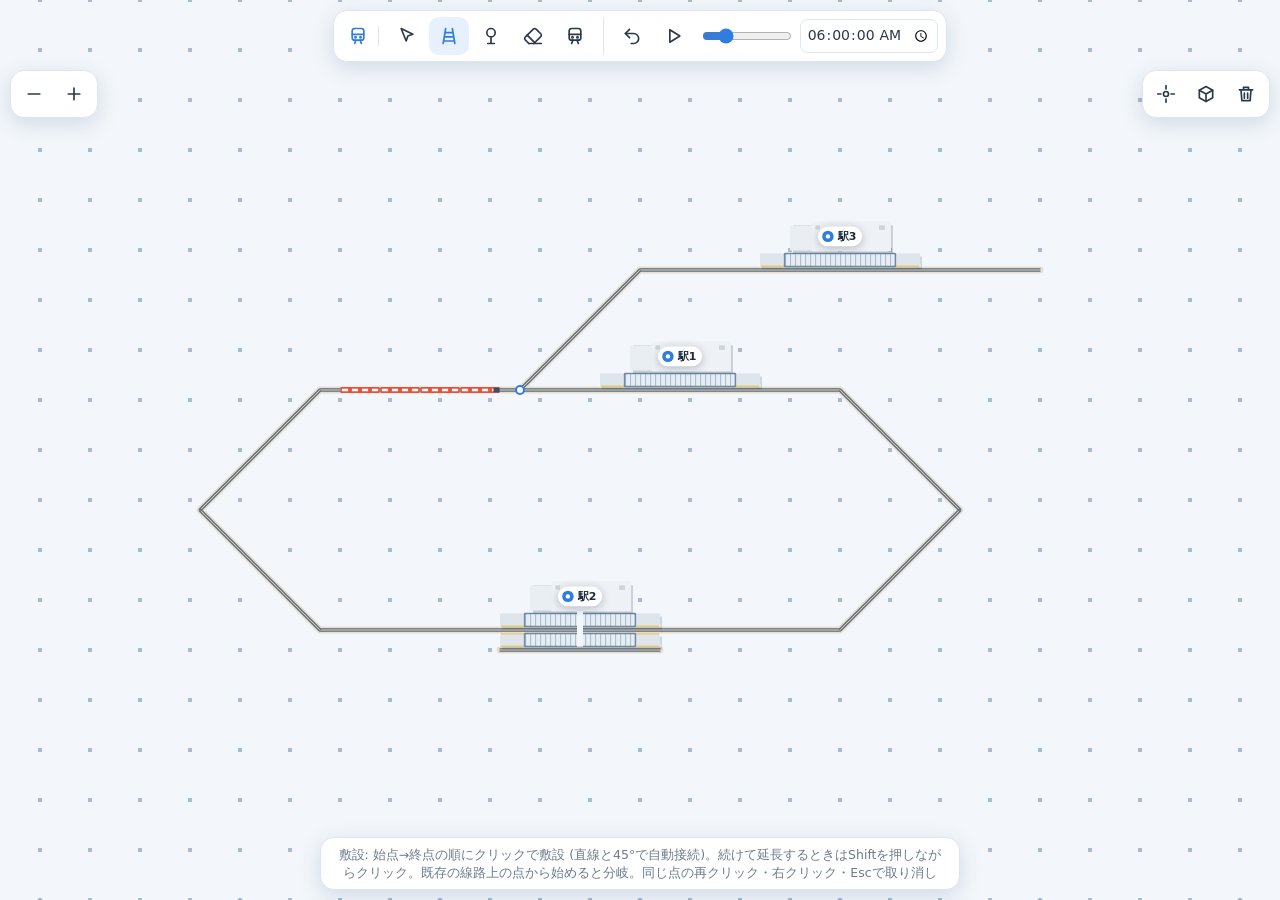
==== commit df469da9: "Add files via upload" ====
--- a/index.html
+++ b/index.html
@@ -24,7 +24,7 @@
     <div class="grp">
       <button id="undo" data-i="undo" title="元に戻す (Ctrl+Z)"><span class="lbl">戻す</span></button>
       <button id="play" title="再生 / 停止 (Space)"></button>
-      <label class="spd"><span class="lbl">速度</span><input id="spd" type="range" min="1" max="10" step=".5" value="3" title="時間の進む速さ (1マスの走行=20秒)"></label><input id="clk" type="time" step="1" title="現在時刻 (変更できます)" aria-label="現在時刻">
+      <label class="spd"><span class="lbl">速度</span><input id="spd" type="range" min="1" max="10" step=".5" value="3" title="時間の進む速さ (1両=20mの走行=20秒)"></label><input id="clk" type="time" step="1" title="現在時刻 (変更できます)" aria-label="現在時刻">
     </div>
     </div>
   <div id="map">
@@ -33,7 +33,7 @@
   </div>
   <div id="dia" class="panel" hidden role="dialog" aria-label="列車">
     <div class="dtop"><div class="dh"><b data-i="trn">列車</b><div><button id="dfit" data-i="fit" title="経路全体を地図に表示"><span>経路全体</span></button><button id="dmin" data-i="minus" title="パネルを畳んで地図を広く見る"><span>畳む</span></button><button id="dx" data-i="x" title="閉じる (Esc)"></button></div></div>
-    <div id="ttabs" role="tablist"><button data-tab="add" class="on">追加</button><button data-tab="set">ダイヤ設定</button><button data-tab="gr">ダイヤグラム</button></div></div><ol id="tlist" aria-label="列車の一覧"></ol><div class="dr" id="tact"><span id="tsel"></span><div><button id="tren" data-i="edit">名前変更</button><button id="tdel" class="danger" data-i="trash">削除</button></div></div><p id="aview" class="dn">追加した列車は上の一覧に並びます。「ダイヤ設定」で運行を決められます。</p><p id="nosel" class="dn" hidden>列車がありません。「追加」を選び、線路の上に列車を置いてください。</p><div class="dr st"><label>編成<input id="dnc" class="tn" type="number" min="1" max="10" step="1" aria-label="両数">両 <small>(1両=1マス)</small></label></div><div class="dr st"><label>停車時間<input id="dw" type="number" min="0" max="600" step="5">秒</label><button id="dflip" data-i="swap">向き反転</button></div><div class="dr st"><label>繰り返し間隔<input id="dh" class="tn" type="number" min="0" max="23" step="1" aria-label="時間">時間<input id="dm" class="tn" type="number" min="0" max="59" step="1" aria-label="分">分</label></div><div class="dr st"><label>複製<input id="dcm" class="tn" type="number" min="1" max="1439" step="1" value="10" aria-label="何分後">分後に走らせる</label><button id="dclone" data-i="plus">複製</button></div><p id="dpar" class="dn st" hidden></p><p id="dinfo" class="dn st"></p>
+    <div id="ttabs" role="tablist"><button data-tab="add" class="on">追加</button><button data-tab="set">ダイヤ設定</button><button data-tab="gr">ダイヤグラム</button></div></div><ol id="tlist" aria-label="列車の一覧"></ol><div class="dr" id="tact"><span id="tsel"></span><div><button id="tren" data-i="edit">名前変更</button><button id="tdel" class="danger" data-i="trash">削除</button></div></div><p id="aview" class="dn">追加した列車は上の一覧に並びます。「ダイヤ設定」で運行を決められます。</p><div class="dr" id="aview2"><label>追加する列車の編成<input id="anc" class="tn" type="number" min="1" max="12" step="1" value="4" aria-label="追加する列車の両数">両 <small>(1両=20m=4マス)</small></label></div><p id="nosel" class="dn" hidden>列車がありません。「追加」を選び、線路の上に列車を置いてください。</p><div class="dr st"><label>停車時間<input id="dw" type="number" min="0" max="600" step="5">秒</label><button id="dflip" data-i="swap">向き反転</button></div><div class="dr st"><label>編成<input id="dnc" class="tn" type="number" min="1" max="12" step="1" aria-label="両数">両 <small>(1両=20m=4マス)</small></label></div><div class="dr st"><label>繰り返し間隔<input id="dh" class="tn" type="number" min="0" max="23" step="1" aria-label="時間">時間<input id="dm" class="tn" type="number" min="0" max="59" step="1" aria-label="分">分</label></div><div class="dr st"><label>複製<input id="dcm" class="tn" type="number" min="1" max="1439" step="1" value="10" aria-label="何分後">分後に走らせる</label><button id="dclone" data-i="plus">複製</button></div><p id="dpar" class="dn st" hidden></p><p id="dinfo" class="dn st"></p>
     <details class="st" id="dleg"><summary>凡例</summary><p class="dn"><span><i class="chip" style="background:#f08c1a;height:8px"></i>通る経路</span><span><i class="chip" style="background:#2f7de1;"></i>停車</span><span><i class="chip" style="background:#8e44ad;"></i>折返</span><span><i class="chip" style="background:#7b8794;"></i>通過</span><span><i class="chip" style="background:#d6336c;"></i>分岐</span><span><i class="chip" style="background:#e9f8f1;border:2px solid #1fa971;height:10px"></i>次に着く項目</span><span><i class="chip" style="background:#fff;border:2px solid #1f2d3d;height:10px"></i>選択中</span><span>点線の行=ループの前後</span><span>行をタップ/操作で地図の中心に表示</span></p></details>
     <ol id="dlist" class="st"></ol>
     <div id="gv" hidden><div class="dr"><label>表示範囲 (現在から)<select id="gspan"><option value="1800">30分</option><option value="3600" selected>1時間</option><option value="7200">2時間</option><option value="14400">4時間</option></select></label></div><canvas id="gcv"></canvas><div id="glg"></div><p class="dn">横軸=時刻 / 縦軸=駅 / 太いオレンジ=選択中の列車 / 凡例をタップで列車を切替</p></div>
